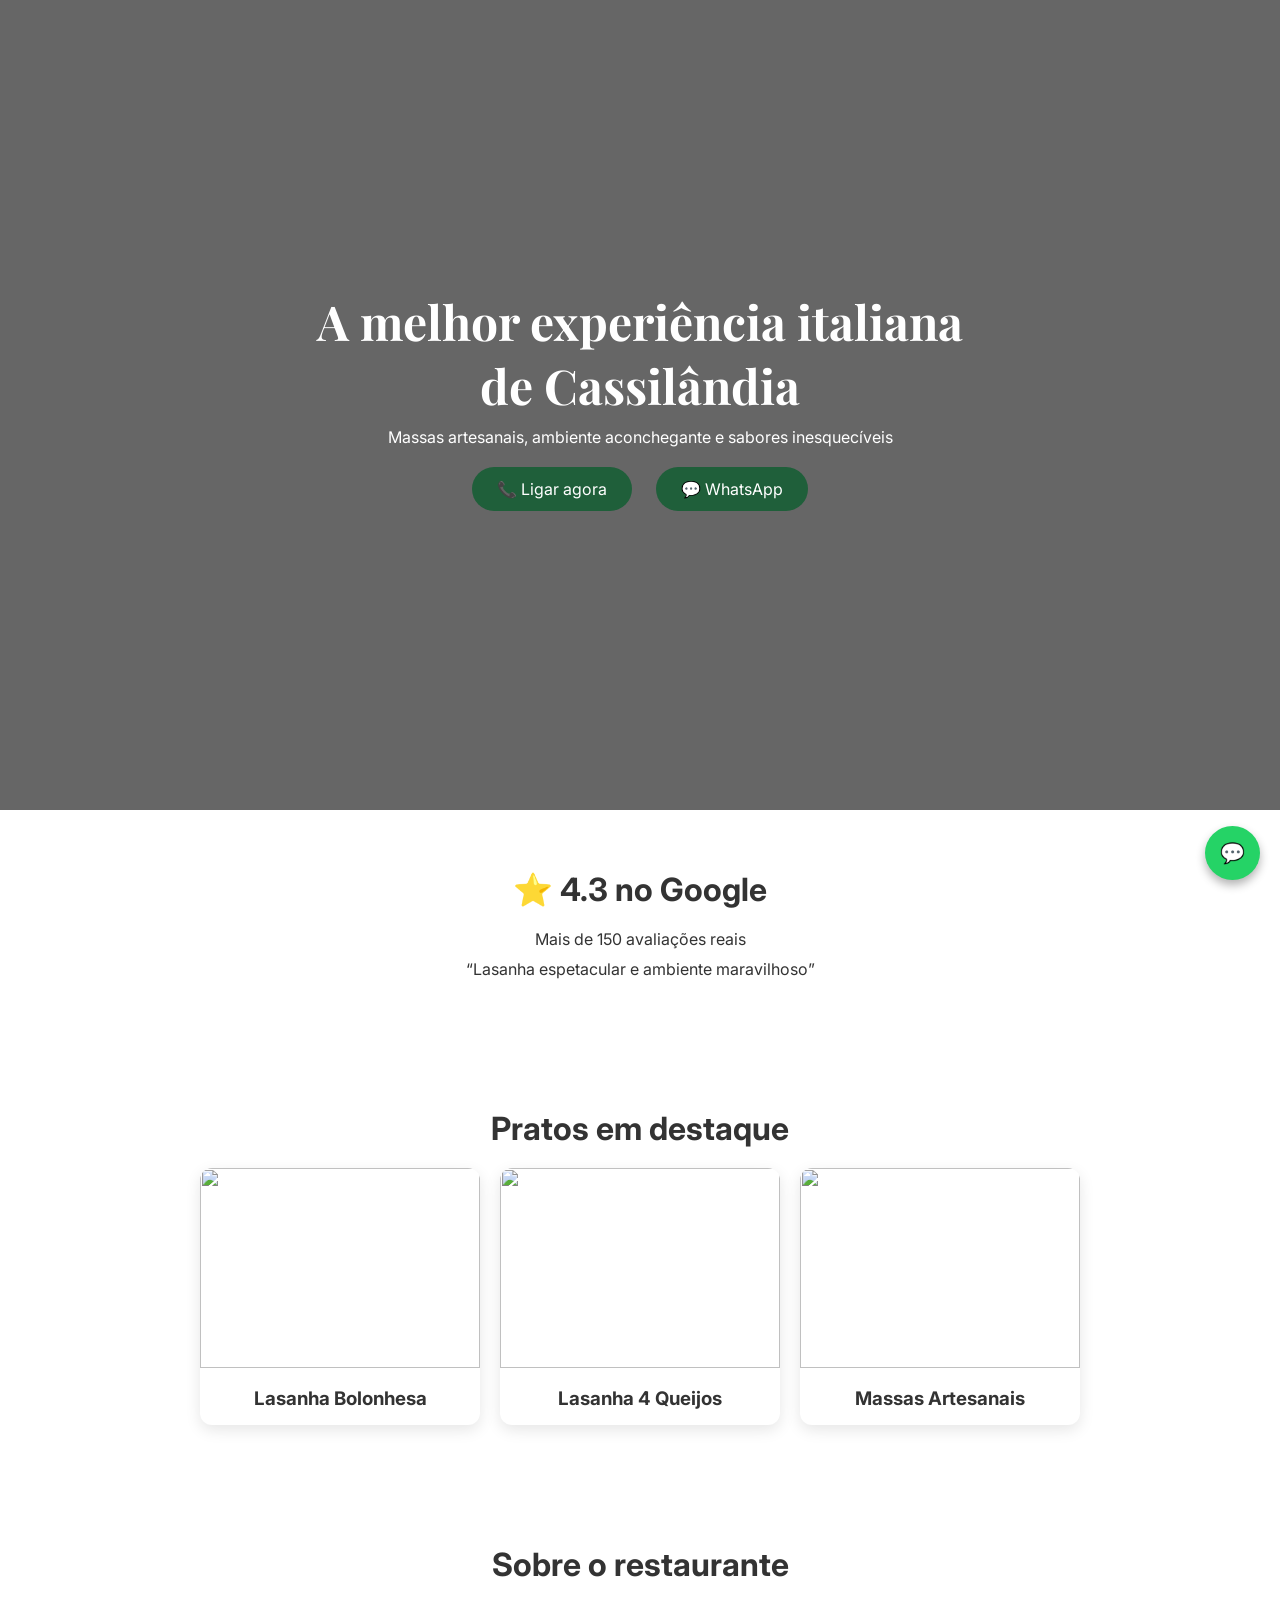
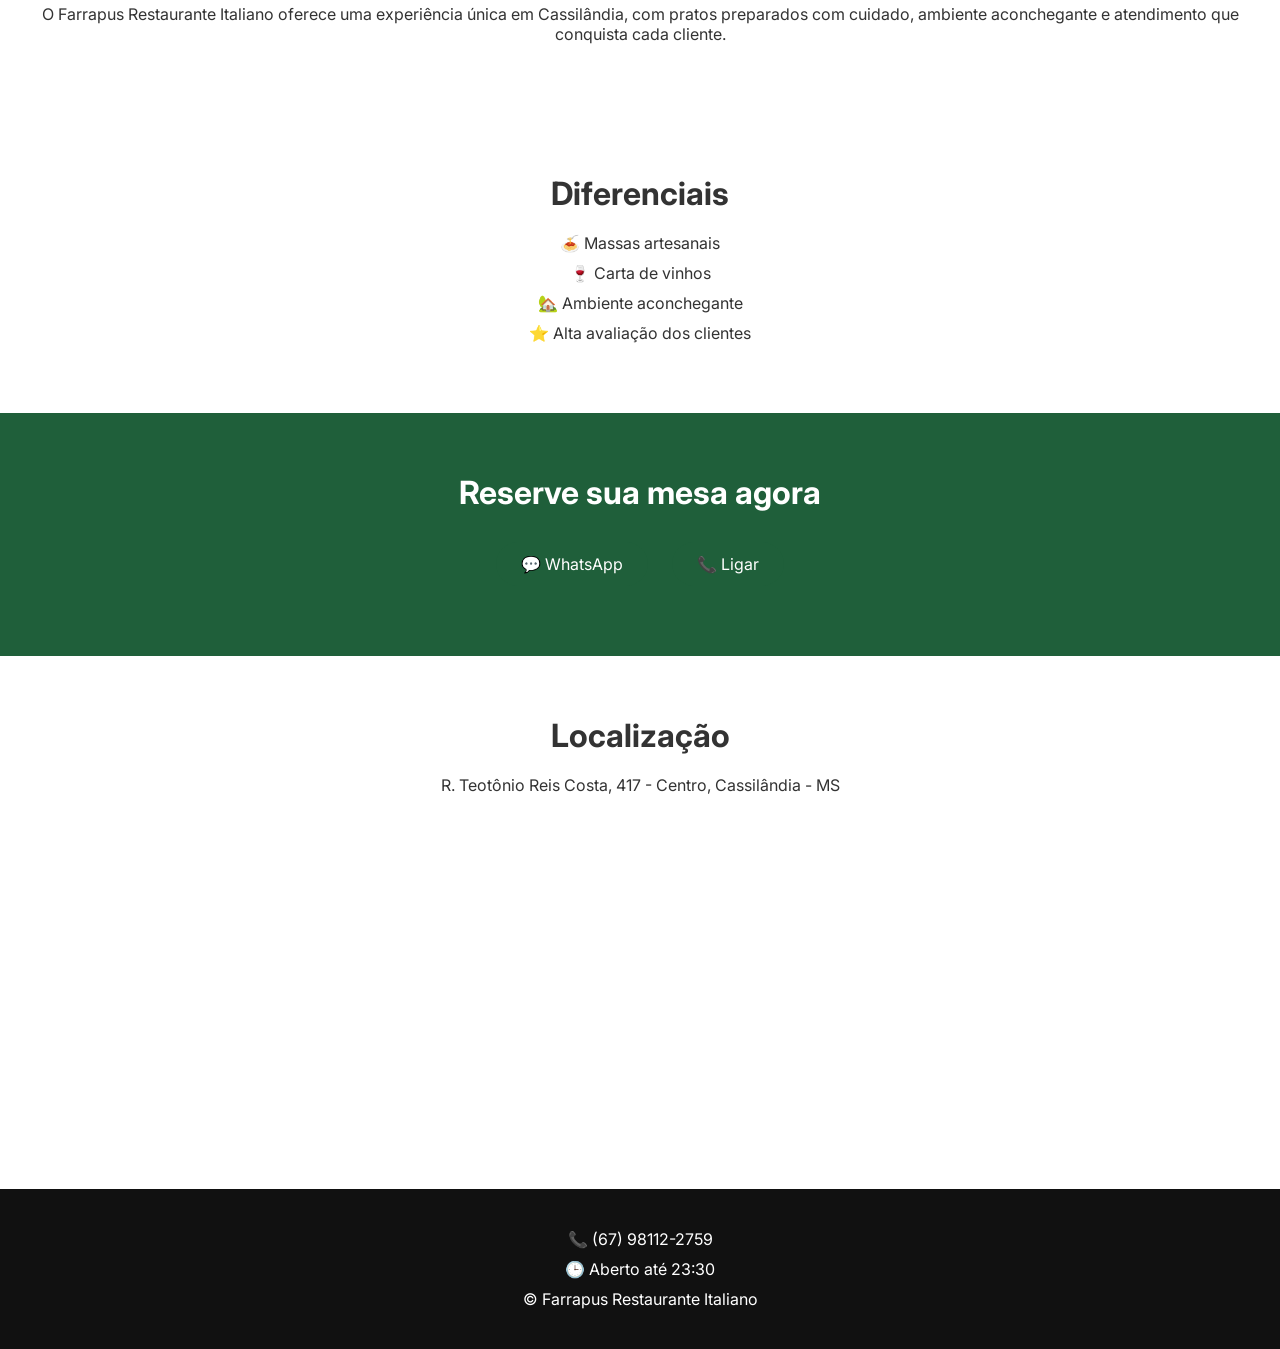
==== index.html @ 46663da6 "Add files via upload" ====
<!DOCTYPE html>
<html lang="pt-BR">
<head>
  <meta charset="UTF-8">
  <meta name="viewport" content="width=device-width, initial-scale=1.0">
  <title>Farrapus Restaurante Italiano</title>

  <link href="https://fonts.googleapis.com/css2?family=Playfair+Display:wght@600&family=Inter:wght@300;400;600&display=swap" rel="stylesheet">

  <style>
    * { margin:0; padding:0; box-sizing:border-box; }

    body {
      font-family: 'Inter', sans-serif;
      color:#333;
      background:#fff;
    }

    header {
      background: url('https://images.unsplash.com/photo-1600891964599-f61ba0e24092') center/cover no-repeat;
      height: 90vh;
      display:flex;
      align-items:center;
      justify-content:center;
      text-align:center;
      color:#fff;
      position:relative;
    }

    header::after {
      content:'';
      position:absolute;
      width:100%;
      height:100%;
      background: rgba(0,0,0,0.6);
    }

    .hero {
      position:relative;
      z-index:2;
      max-width:700px;
      padding:20px;
    }

    h1 {
      font-family:'Playfair Display', serif;
      font-size:3rem;
    }

    h2 {
      font-size:2rem;
      margin-bottom:20px;
    }

    p { margin:10px 0; }

    .btn {
      display:inline-block;
      padding:12px 25px;
      margin:10px;
      background:#1f5f3a;
      color:#fff;
      text-decoration:none;
      border-radius:30px;
      transition:0.3s;
    }

    .btn:hover { background:#144d2c; }

    section {
      padding:60px 20px;
      text-align:center;
      opacity:0;
      transform:translateY(40px);
      transition:0.6s;
    }

    .cards {
      display:flex;
      gap:20px;
      flex-wrap:wrap;
      justify-content:center;
    }

    .card {
      width:280px;
      border-radius:12px;
      overflow:hidden;
      box-shadow:0 5px 15px rgba(0,0,0,0.1);
      background:#fff;
    }

    .card img {
      width:100%;
      height:200px;
      object-fit:cover;
    }

    .card h3 {
      padding:15px;
    }

    .cta {
      background:#1f5f3a;
      color:#fff;
    }

    footer {
      background:#111;
      color:#fff;
      padding:30px;
      text-align:center;
    }

    .whatsapp {
      position:fixed;
      bottom:20px;
      right:20px;
      background:#25d366;
      color:#fff;
      padding:15px;
      border-radius:50%;
      font-size:20px;
      text-decoration:none;
      box-shadow:0 5px 10px rgba(0,0,0,0.3);
    }

    iframe {
      width:100%;
      height:300px;
      border:none;
      border-radius:10px;
      margin-top:20px;
    }
  </style>
</head>

<body>

<header>
  <div class="hero">
    <h1>A melhor experiência italiana de Cassilândia</h1>
    <p>Massas artesanais, ambiente aconchegante e sabores inesquecíveis</p>
    <a href="tel:+5567981122759" class="btn">📞 Ligar agora</a>
    <a href="https://wa.me/5567981122759?text=Quero%20reservar%20uma%20mesa" class="btn">💬 WhatsApp</a>
  </div>
</header>

<section>
  <h2>⭐ 4.3 no Google</h2>
  <p>Mais de 150 avaliações reais</p>
  <p>“Lasanha espetacular e ambiente maravilhoso”</p>
</section>

<section>
  <h2>Pratos em destaque</h2>
  <div class="cards">

    <div class="card">
      <img src="https://images.unsplash.com/photo-1604908176997-125f25cc6f3d">
      <h3>Lasanha Bolonhesa</h3>
    </div>

    <div class="card">
      <img src="https://images.unsplash.com/photo-1551183053-bf91a1d81141">
      <h3>Lasanha 4 Queijos</h3>
    </div>

    <div class="card">
      <img src="https://images.unsplash.com/photo-1525755662778-989d0524087e">
      <h3>Massas Artesanais</h3>
    </div>

  </div>
</section>

<section>
  <h2>Sobre o restaurante</h2>
  <p>O Farrapus Restaurante Italiano oferece uma experiência única em Cassilândia, com pratos preparados com cuidado, ambiente aconchegante e atendimento que conquista cada cliente.</p>
</section>

<section>
  <h2>Diferenciais</h2>
  <p>🍝 Massas artesanais</p>
  <p>🍷 Carta de vinhos</p>
  <p>🏡 Ambiente aconchegante</p>
  <p>⭐ Alta avaliação dos clientes</p>
</section>

<section class="cta">
  <h2>Reserve sua mesa agora</h2>
  <a href="https://wa.me/5567981122759?text=Quero%20reservar%20uma%20mesa" class="btn">💬 WhatsApp</a>
  <a href="tel:+5567981122759" class="btn">📞 Ligar</a>
</section>

<section>
  <h2>Localização</h2>
  <p>R. Teotônio Reis Costa, 417 - Centro, Cassilândia - MS</p>
  <iframe src="https://maps.google.com/maps?q=Cassil%C3%A2ndia%20MS&t=&z=13&ie=UTF8&iwloc=&output=embed"></iframe>
</section>

<footer>
  <p>📞 (67) 98112-2759</p>
  <p>🕒 Aberto até 23:30</p>
  <p>© Farrapus Restaurante Italiano</p>
</footer>

<a href="https://wa.me/5567981122759" class="whatsapp">💬</a>

<script>
  const sections = document.querySelectorAll('section');

  window.addEventListener('scroll', () => {
    const trigger = window.innerHeight * 0.8;

    sections.forEach(sec => {
      const top = sec.getBoundingClientRect().top;

      if (top < trigger) {
        sec.style.opacity = 1;
        sec.style.transform = 'translateY(0)';
      }
    });
  });
</script>

</body>
</html>
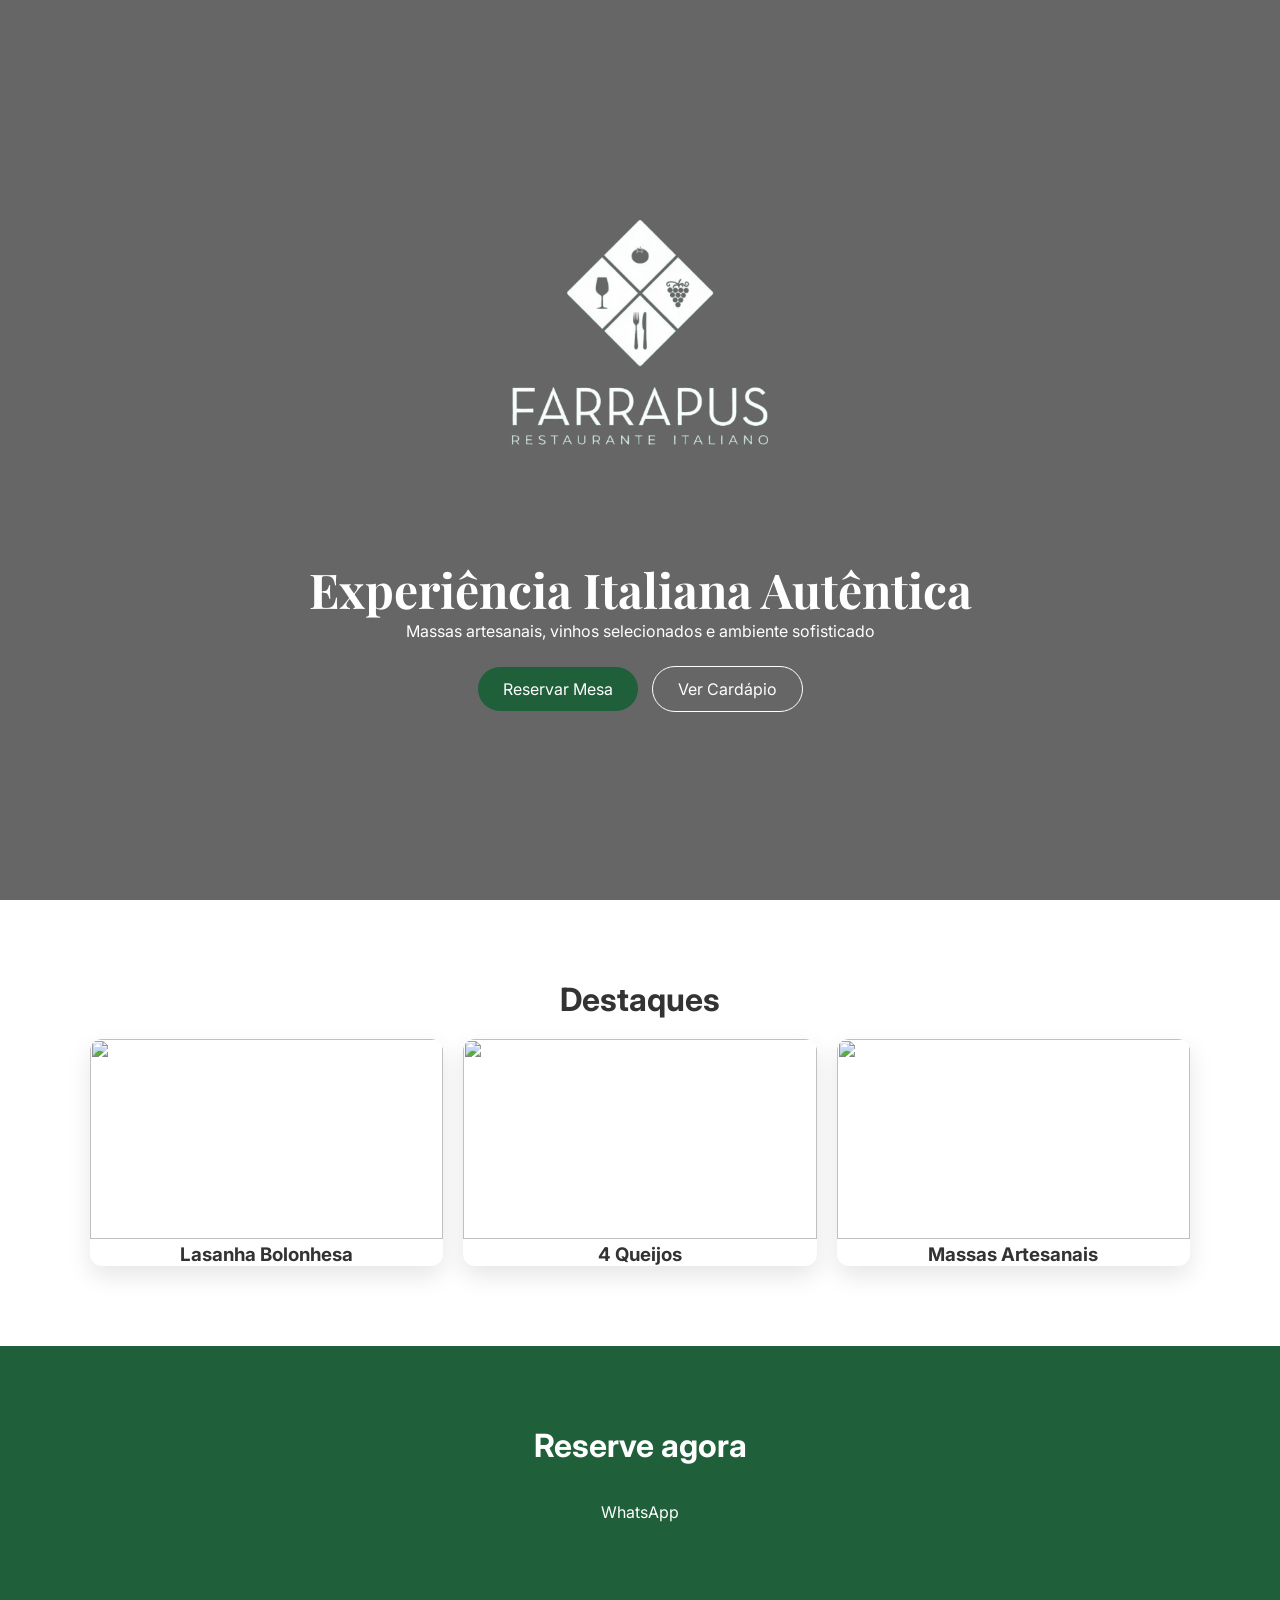
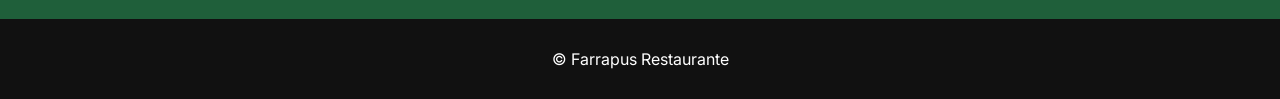
==== commit 253b4e24: "Add files via upload" ====
--- a/index.html
+++ b/index.html
@@ -3,159 +3,35 @@
 <head>
   <meta charset="UTF-8">
   <meta name="viewport" content="width=device-width, initial-scale=1.0">
-  <title>Farrapus Restaurante Italiano</title>
+  <title>Farrapus Restaurante</title>
+
+  <link rel="stylesheet" href="style.css">
 
   <link href="https://fonts.googleapis.com/css2?family=Playfair+Display:wght@600&family=Inter:wght@300;400;600&display=swap" rel="stylesheet">
-
-  <style>
-    * { margin:0; padding:0; box-sizing:border-box; }
-
-    body {
-      font-family: 'Inter', sans-serif;
-      color:#333;
-      background:#fff;
-    }
-
-    header {
-      background: url('https://images.unsplash.com/photo-1600891964599-f61ba0e24092') center/cover no-repeat;
-      height: 90vh;
-      display:flex;
-      align-items:center;
-      justify-content:center;
-      text-align:center;
-      color:#fff;
-      position:relative;
-    }
-
-    header::after {
-      content:'';
-      position:absolute;
-      width:100%;
-      height:100%;
-      background: rgba(0,0,0,0.6);
-    }
-
-    .hero {
-      position:relative;
-      z-index:2;
-      max-width:700px;
-      padding:20px;
-    }
-
-    h1 {
-      font-family:'Playfair Display', serif;
-      font-size:3rem;
-    }
-
-    h2 {
-      font-size:2rem;
-      margin-bottom:20px;
-    }
-
-    p { margin:10px 0; }
-
-    .btn {
-      display:inline-block;
-      padding:12px 25px;
-      margin:10px;
-      background:#1f5f3a;
-      color:#fff;
-      text-decoration:none;
-      border-radius:30px;
-      transition:0.3s;
-    }
-
-    .btn:hover { background:#144d2c; }
-
-    section {
-      padding:60px 20px;
-      text-align:center;
-      opacity:0;
-      transform:translateY(40px);
-      transition:0.6s;
-    }
-
-    .cards {
-      display:flex;
-      gap:20px;
-      flex-wrap:wrap;
-      justify-content:center;
-    }
-
-    .card {
-      width:280px;
-      border-radius:12px;
-      overflow:hidden;
-      box-shadow:0 5px 15px rgba(0,0,0,0.1);
-      background:#fff;
-    }
-
-    .card img {
-      width:100%;
-      height:200px;
-      object-fit:cover;
-    }
-
-    .card h3 {
-      padding:15px;
-    }
-
-    .cta {
-      background:#1f5f3a;
-      color:#fff;
-    }
-
-    footer {
-      background:#111;
-      color:#fff;
-      padding:30px;
-      text-align:center;
-    }
-
-    .whatsapp {
-      position:fixed;
-      bottom:20px;
-      right:20px;
-      background:#25d366;
-      color:#fff;
-      padding:15px;
-      border-radius:50%;
-      font-size:20px;
-      text-decoration:none;
-      box-shadow:0 5px 10px rgba(0,0,0,0.3);
-    }
-
-    iframe {
-      width:100%;
-      height:300px;
-      border:none;
-      border-radius:10px;
-      margin-top:20px;
-    }
-  </style>
 </head>
 
 <body>
 
-<header>
-  <div class="hero">
-    <h1>A melhor experiência italiana de Cassilândia</h1>
-    <p>Massas artesanais, ambiente aconchegante e sabores inesquecíveis</p>
-    <a href="tel:+5567981122759" class="btn">📞 Ligar agora</a>
-    <a href="https://wa.me/5567981122759?text=Quero%20reservar%20uma%20mesa" class="btn">💬 WhatsApp</a>
+<header id="hero">
+  <div class="overlay"></div>
+
+  <div class="hero-content">
+    <img src="assets/logo-sem-fundo.png" class="logo">
+
+    <h1>Experiência Italiana Autêntica</h1>
+    <p>Massas artesanais, vinhos selecionados e ambiente sofisticado</p>
+
+    <div class="buttons">
+      <a href="#" class="btn">Reservar Mesa</a>
+      <a href="#" class="btn secondary">Ver Cardápio</a>
+    </div>
   </div>
 </header>
 
-<section>
-  <h2>⭐ 4.3 no Google</h2>
-  <p>Mais de 150 avaliações reais</p>
-  <p>“Lasanha espetacular e ambiente maravilhoso”</p>
-</section>
+<section class="reveal">
+  <h2>Destaques</h2>
 
-<section>
-  <h2>Pratos em destaque</h2>
   <div class="cards">
-
     <div class="card">
       <img src="https://images.unsplash.com/photo-1604908176997-125f25cc6f3d">
       <h3>Lasanha Bolonhesa</h3>
@@ -163,66 +39,26 @@
 
     <div class="card">
       <img src="https://images.unsplash.com/photo-1551183053-bf91a1d81141">
-      <h3>Lasanha 4 Queijos</h3>
+      <h3>4 Queijos</h3>
     </div>
 
     <div class="card">
       <img src="https://images.unsplash.com/photo-1525755662778-989d0524087e">
       <h3>Massas Artesanais</h3>
     </div>
-
   </div>
 </section>
 
-<section>
-  <h2>Sobre o restaurante</h2>
-  <p>O Farrapus Restaurante Italiano oferece uma experiência única em Cassilândia, com pratos preparados com cuidado, ambiente aconchegante e atendimento que conquista cada cliente.</p>
-</section>
-
-<section>
-  <h2>Diferenciais</h2>
-  <p>🍝 Massas artesanais</p>
-  <p>🍷 Carta de vinhos</p>
-  <p>🏡 Ambiente aconchegante</p>
-  <p>⭐ Alta avaliação dos clientes</p>
-</section>
-
-<section class="cta">
-  <h2>Reserve sua mesa agora</h2>
-  <a href="https://wa.me/5567981122759?text=Quero%20reservar%20uma%20mesa" class="btn">💬 WhatsApp</a>
-  <a href="tel:+5567981122759" class="btn">📞 Ligar</a>
-</section>
-
-<section>
-  <h2>Localização</h2>
-  <p>R. Teotônio Reis Costa, 417 - Centro, Cassilândia - MS</p>
-  <iframe src="https://maps.google.com/maps?q=Cassil%C3%A2ndia%20MS&t=&z=13&ie=UTF8&iwloc=&output=embed"></iframe>
+<section class="cta reveal">
+  <h2>Reserve agora</h2>
+  <a href="#" class="btn">WhatsApp</a>
 </section>
 
 <footer>
-  <p>📞 (67) 98112-2759</p>
-  <p>🕒 Aberto até 23:30</p>
-  <p>© Farrapus Restaurante Italiano</p>
+  <p>© Farrapus Restaurante</p>
 </footer>
 
-<a href="https://wa.me/5567981122759" class="whatsapp">💬</a>
-
-<script>
-  const sections = document.querySelectorAll('section');
-
-  window.addEventListener('scroll', () => {
-    const trigger = window.innerHeight * 0.8;
-
-    sections.forEach(sec => {
-      const top = sec.getBoundingClientRect().top;
-
-      if (top < trigger) {
-        sec.style.opacity = 1;
-        sec.style.transform = 'translateY(0)';
-      }
-    });
-  });
-</script>
+<script src="script.js"></script>
 
 </body>
 </html>
--- a/style.css
+++ b/style.css
@@ -0,0 +1,160 @@
+* {
+  margin:0;
+  padding:0;
+  box-sizing:border-box;
+}
+
+body {
+  font-family:'Inter', sans-serif;
+  color:#333;
+  overflow-x:hidden;
+}
+
+/* HERO COM PARALLAX */
+#hero {
+  height:100vh;
+  background:
+    url('logo.png') center/40% no-repeat,
+    url('https://images.unsplash.com/photo-1600891964599-f61ba0e24092') center/cover no-repeat;
+  display:flex;
+  align-items:center;
+  justify-content:center;
+  text-align:center;
+  position:relative;
+}
+
+.overlay {
+  position:absolute;
+  inset:0;
+  background:rgba(0,0,0,0.6);
+}
+
+/* CONTEÚDO */
+.hero-content {
+  position:relative;
+  z-index:2;
+  max-width:700px;
+  color:#fff;
+}
+
+/* LOGO ANIMADA */
+.logo {
+  width:350px;
+  margin-bottom:20px;
+  opacity:0;
+  transform:translateY(-30px) scale(0.9);
+  transition:1s ease;
+}
+
+/* ATIVA ANIMAÇÃO */
+.logo.active {
+  opacity:1;
+  transform:translateY(0) scale(1);
+}
+
+/* TIPOGRAFIA */
+h1 {
+  font-family:'Playfair Display', serif;
+  font-size:clamp(2rem,4vw,3rem);
+}
+
+h2 {
+  font-size:2rem;
+  margin-bottom:20px;
+}
+
+/* BOTÕES */
+.buttons {
+  margin-top:20px;
+}
+
+.btn {
+  padding:12px 25px;
+  border-radius:30px;
+  text-decoration:none;
+  background:#1f5f3a;
+  color:#fff;
+  margin:5px;
+  display:inline-block;
+  transition:0.3s;
+}
+
+.btn.secondary {
+  background:transparent;
+  border:1px solid #fff;
+}
+
+.btn:hover {
+  transform:scale(1.05);
+}
+
+/* SEÇÕES */
+section {
+  padding:80px 20px;
+  text-align:center;
+}
+
+/* CARDS */
+.cards {
+  display:grid;
+  grid-template-columns:repeat(auto-fit,minmax(250px,1fr));
+  gap:20px;
+  max-width:1100px;
+  margin:auto;
+}
+
+.card {
+  overflow:hidden;
+  border-radius:12px;
+  box-shadow:0 10px 25px rgba(0,0,0,0.1);
+  transition:0.4s;
+}
+
+.card img {
+  width:100%;
+  height:200px;
+  object-fit:cover;
+}
+
+.card:hover {
+  transform:translateY(-10px);
+}
+
+/* CTA */
+.cta {
+  background:#1f5f3a;
+  color:#fff;
+}
+
+/* FOOTER */
+footer {
+  background:#111;
+  color:#fff;
+  padding:30px;
+  text-align:center;
+}
+
+/* ANIMAÇÃO DE SCROLL */
+.reveal {
+  opacity:0;
+  transform:translateY(50px);
+  transition:0.8s ease;
+}
+
+.reveal.active {
+  opacity:1;
+  transform:translateY(0);
+}
+
+/* MOBILE */
+@media (max-width:768px) {
+  #hero {
+    background:
+      url('logo.png') center/70% no-repeat,
+      url('https://images.unsplash.com/photo-1600891964599-f61ba0e24092') center/cover no-repeat;
+  }
+
+  .logo {
+    width:100px;
+  }
+}
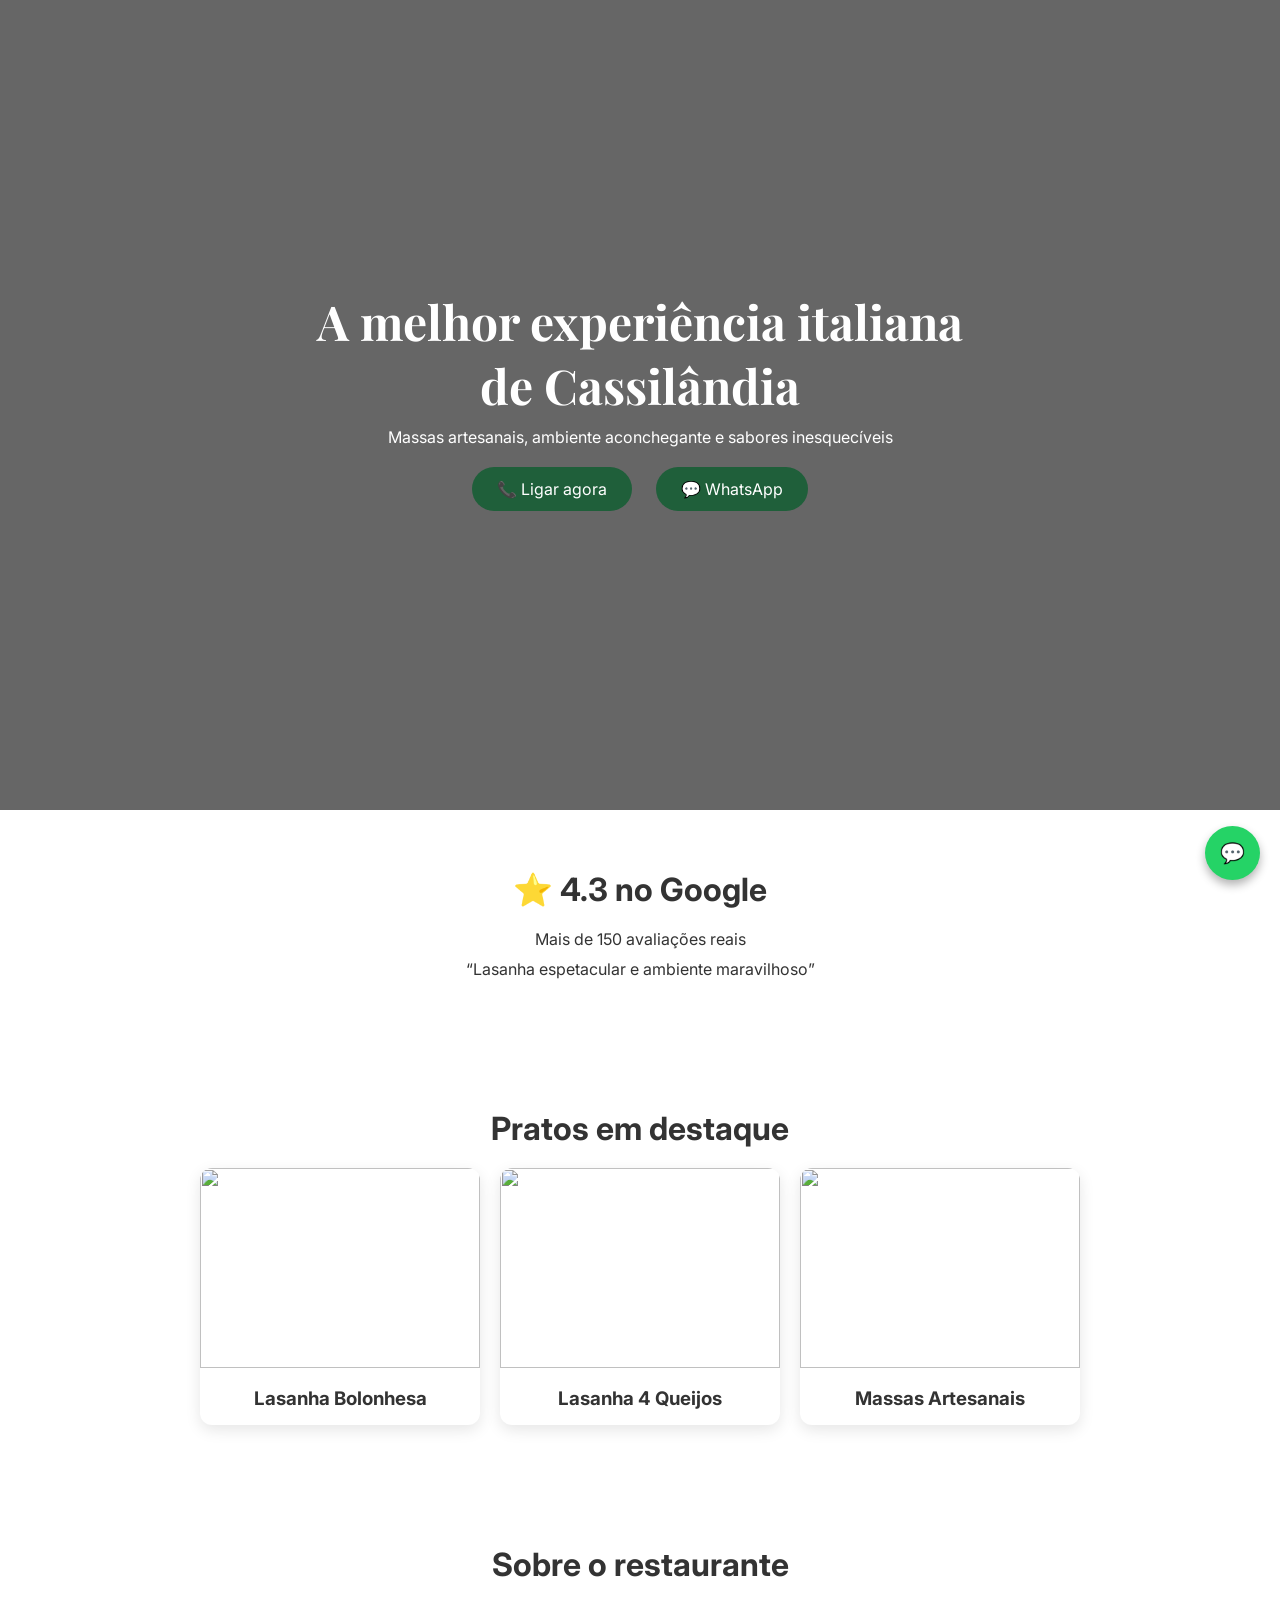
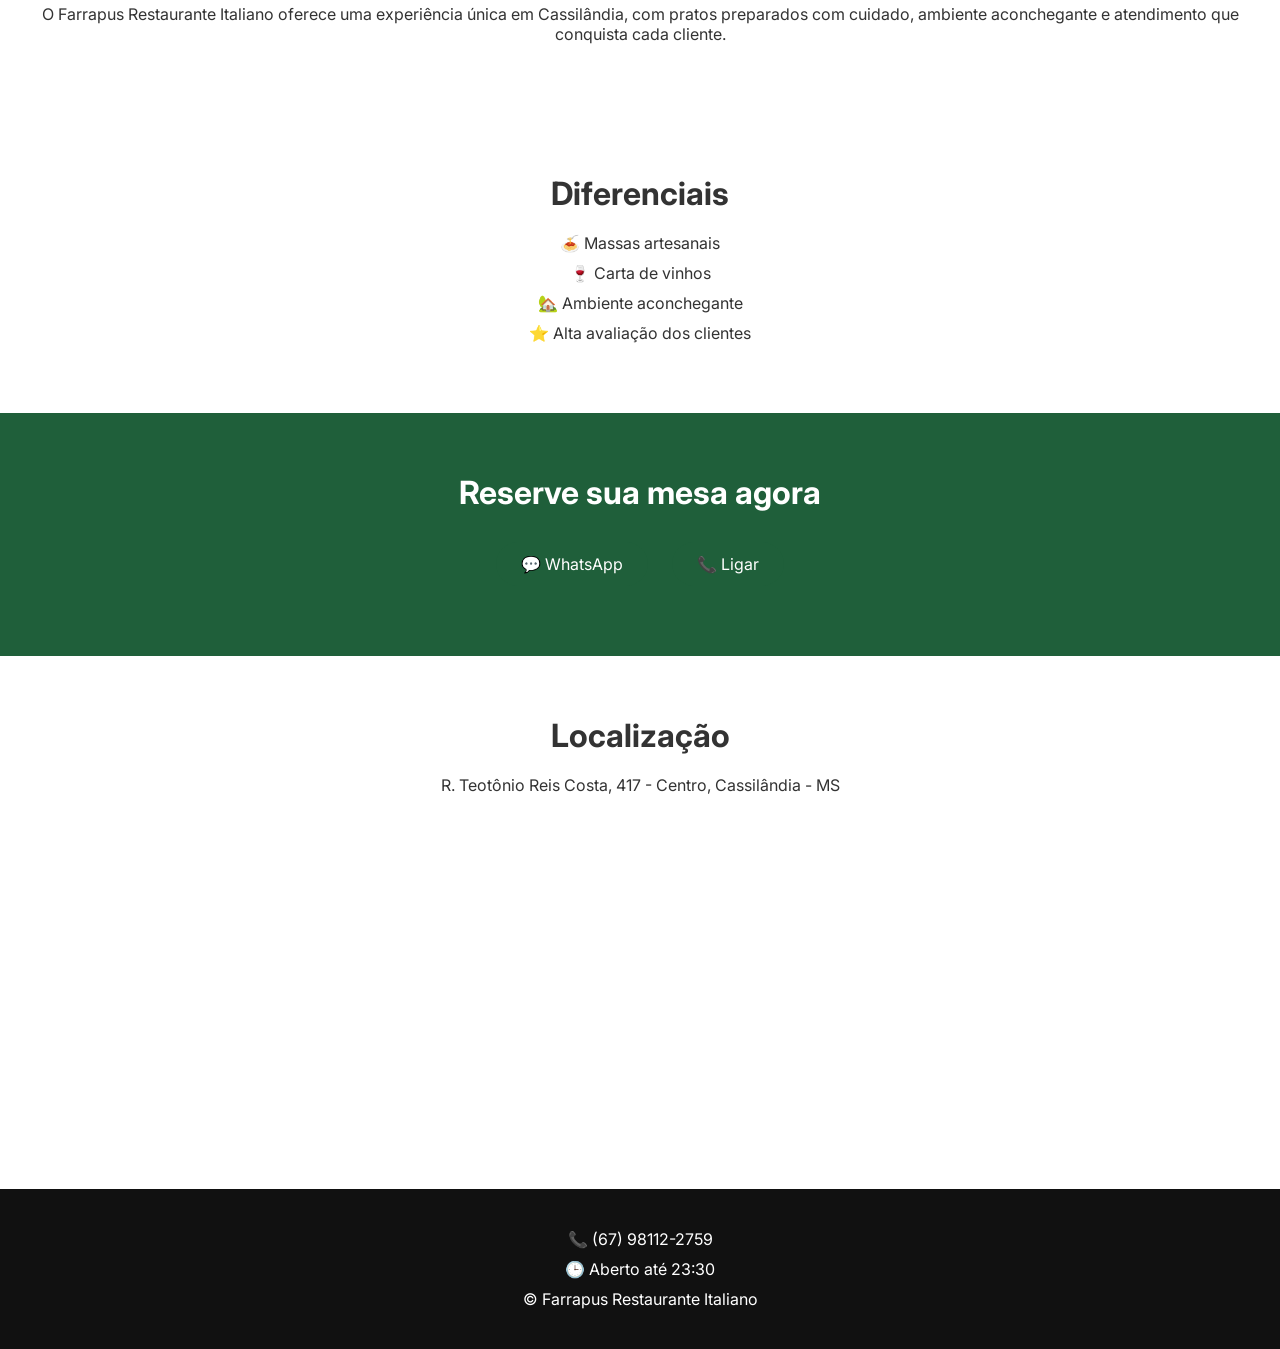
==== commit cb2311b0: "Update index.html" ====
--- a/index.html
+++ b/index.html
@@ -3,35 +3,159 @@
 <head>
   <meta charset="UTF-8">
   <meta name="viewport" content="width=device-width, initial-scale=1.0">
-  <title>Farrapus Restaurante</title>
-
-  <link rel="stylesheet" href="style.css">
+  <title>Farrapus Restaurante Italiano</title>
 
   <link href="https://fonts.googleapis.com/css2?family=Playfair+Display:wght@600&family=Inter:wght@300;400;600&display=swap" rel="stylesheet">
+
+  <style>
+    * { margin:0; padding:0; box-sizing:border-box; }
+
+    body {
+      font-family: 'Inter', sans-serif;
+      color:#333;
+      background:#fff;
+    }
+
+    header {
+      background: url('https://images.unsplash.com/photo-1600891964599-f61ba0e24092') center/cover no-repeat;
+      height: 90vh;
+      display:flex;
+      align-items:center;
+      justify-content:center;
+      text-align:center;
+      color:#fff;
+      position:relative;
+    }
+
+    header::after {
+      content:'';
+      position:absolute;
+      width:100%;
+      height:100%;
+      background: rgba(0,0,0,0.6);
+    }
+
+    .hero {
+      position:relative;
+      z-index:2;
+      max-width:700px;
+      padding:20px;
+    }
+
+    h1 {
+      font-family:'Playfair Display', serif;
+      font-size:3rem;
+    }
+
+    h2 {
+      font-size:2rem;
+      margin-bottom:20px;
+    }
+
+    p { margin:10px 0; }
+
+    .btn {
+      display:inline-block;
+      padding:12px 25px;
+      margin:10px;
+      background:#1f5f3a;
+      color:#fff;
+      text-decoration:none;
+      border-radius:30px;
+      transition:0.3s;
+    }
+
+    .btn:hover { background:#144d2c; }
+
+    section {
+      padding:60px 20px;
+      text-align:center;
+      opacity:0;
+      transform:translateY(40px);
+      transition:0.6s;
+    }
+
+    .cards {
+      display:flex;
+      gap:20px;
+      flex-wrap:wrap;
+      justify-content:center;
+    }
+
+    .card {
+      width:280px;
+      border-radius:12px;
+      overflow:hidden;
+      box-shadow:0 5px 15px rgba(0,0,0,0.1);
+      background:#fff;
+    }
+
+    .card img {
+      width:100%;
+      height:200px;
+      object-fit:cover;
+    }
+
+    .card h3 {
+      padding:15px;
+    }
+
+    .cta {
+      background:#1f5f3a;
+      color:#fff;
+    }
+
+    footer {
+      background:#111;
+      color:#fff;
+      padding:30px;
+      text-align:center;
+    }
+
+    .whatsapp {
+      position:fixed;
+      bottom:20px;
+      right:20px;
+      background:#25d366;
+      color:#fff;
+      padding:15px;
+      border-radius:50%;
+      font-size:20px;
+      text-decoration:none;
+      box-shadow:0 5px 10px rgba(0,0,0,0.3);
+    }
+
+    iframe {
+      width:100%;
+      height:300px;
+      border:none;
+      border-radius:10px;
+      margin-top:20px;
+    }
+  </style>
 </head>
 
 <body>
 
-<header id="hero">
-  <div class="overlay"></div>
-
-  <div class="hero-content">
-    <img src="assets/logo-sem-fundo.png" class="logo">
-
-    <h1>Experiência Italiana Autêntica</h1>
-    <p>Massas artesanais, vinhos selecionados e ambiente sofisticado</p>
-
-    <div class="buttons">
-      <a href="#" class="btn">Reservar Mesa</a>
-      <a href="#" class="btn secondary">Ver Cardápio</a>
-    </div>
+<header>
+  <div class="hero">
+    <h1>A melhor experiência italiana de Cassilândia</h1>
+    <p>Massas artesanais, ambiente aconchegante e sabores inesquecíveis</p>
+    <a href="tel:+5567981122759" class="btn">📞 Ligar agora</a>
+    <a href="https://api.whatsapp.com/send/?phone=5567981122759&text=Ola!+eu+gostaria+de+reservar+uma+mesa.&type=phone_number&app_absent=0" class="btn">💬 WhatsApp</a>
   </div>
 </header>
 
-<section class="reveal">
-  <h2>Destaques</h2>
-
+<section>
+  <h2>⭐ 4.3 no Google</h2>
+  <p>Mais de 150 avaliações reais</p>
+  <p>“Lasanha espetacular e ambiente maravilhoso”</p>
+</section>
+
+<section>
+  <h2>Pratos em destaque</h2>
   <div class="cards">
+
     <div class="card">
       <img src="https://images.unsplash.com/photo-1604908176997-125f25cc6f3d">
       <h3>Lasanha Bolonhesa</h3>
@@ -39,26 +163,66 @@
 
     <div class="card">
       <img src="https://images.unsplash.com/photo-1551183053-bf91a1d81141">
-      <h3>4 Queijos</h3>
+      <h3>Lasanha 4 Queijos</h3>
     </div>
 
     <div class="card">
       <img src="https://images.unsplash.com/photo-1525755662778-989d0524087e">
       <h3>Massas Artesanais</h3>
     </div>
+
   </div>
 </section>
 
-<section class="cta reveal">
-  <h2>Reserve agora</h2>
-  <a href="#" class="btn">WhatsApp</a>
+<section>
+  <h2>Sobre o restaurante</h2>
+  <p>O Farrapus Restaurante Italiano oferece uma experiência única em Cassilândia, com pratos preparados com cuidado, ambiente aconchegante e atendimento que conquista cada cliente.</p>
+</section>
+
+<section>
+  <h2>Diferenciais</h2>
+  <p>🍝 Massas artesanais</p>
+  <p>🍷 Carta de vinhos</p>
+  <p>🏡 Ambiente aconchegante</p>
+  <p>⭐ Alta avaliação dos clientes</p>
+</section>
+
+<section class="cta">
+  <h2>Reserve sua mesa agora</h2>
+  <a href="https://api.whatsapp.com/send/?phone=5567981122759&text=Ola!+eu+gostaria+de+reservar+uma+mesa.&type=phone_number&app_absent=0" class="btn">💬 WhatsApp</a>
+  <a href="tel:+5567981122759" class="btn">📞 Ligar</a>
+</section>
+
+<section>
+  <h2>Localização</h2>
+  <p>R. Teotônio Reis Costa, 417 - Centro, Cassilândia - MS</p>
+  <iframe src="https://maps.google.com/maps?q=Cassil%C3%A2ndia%20MS&t=&z=13&ie=UTF8&iwloc=&output=embed"></iframe>
 </section>
 
 <footer>
-  <p>© Farrapus Restaurante</p>
+  <p>📞 (67) 98112-2759</p>
+  <p>🕒 Aberto até 23:30</p>
+  <p>© Farrapus Restaurante Italiano</p>
 </footer>
 
-<script src="script.js"></script>
+<a href="https://wa.me/5567981122759" class="whatsapp">💬</a>
+
+<script>
+  const sections = document.querySelectorAll('section');
+
+  window.addEventListener('scroll', () => {
+    const trigger = window.innerHeight * 0.8;
+
+    sections.forEach(sec => {
+      const top = sec.getBoundingClientRect().top;
+
+      if (top < trigger) {
+        sec.style.opacity = 1;
+        sec.style.transform = 'translateY(0)';
+      }
+    });
+  });
+</script>
 
 </body>
-</html>+</html>
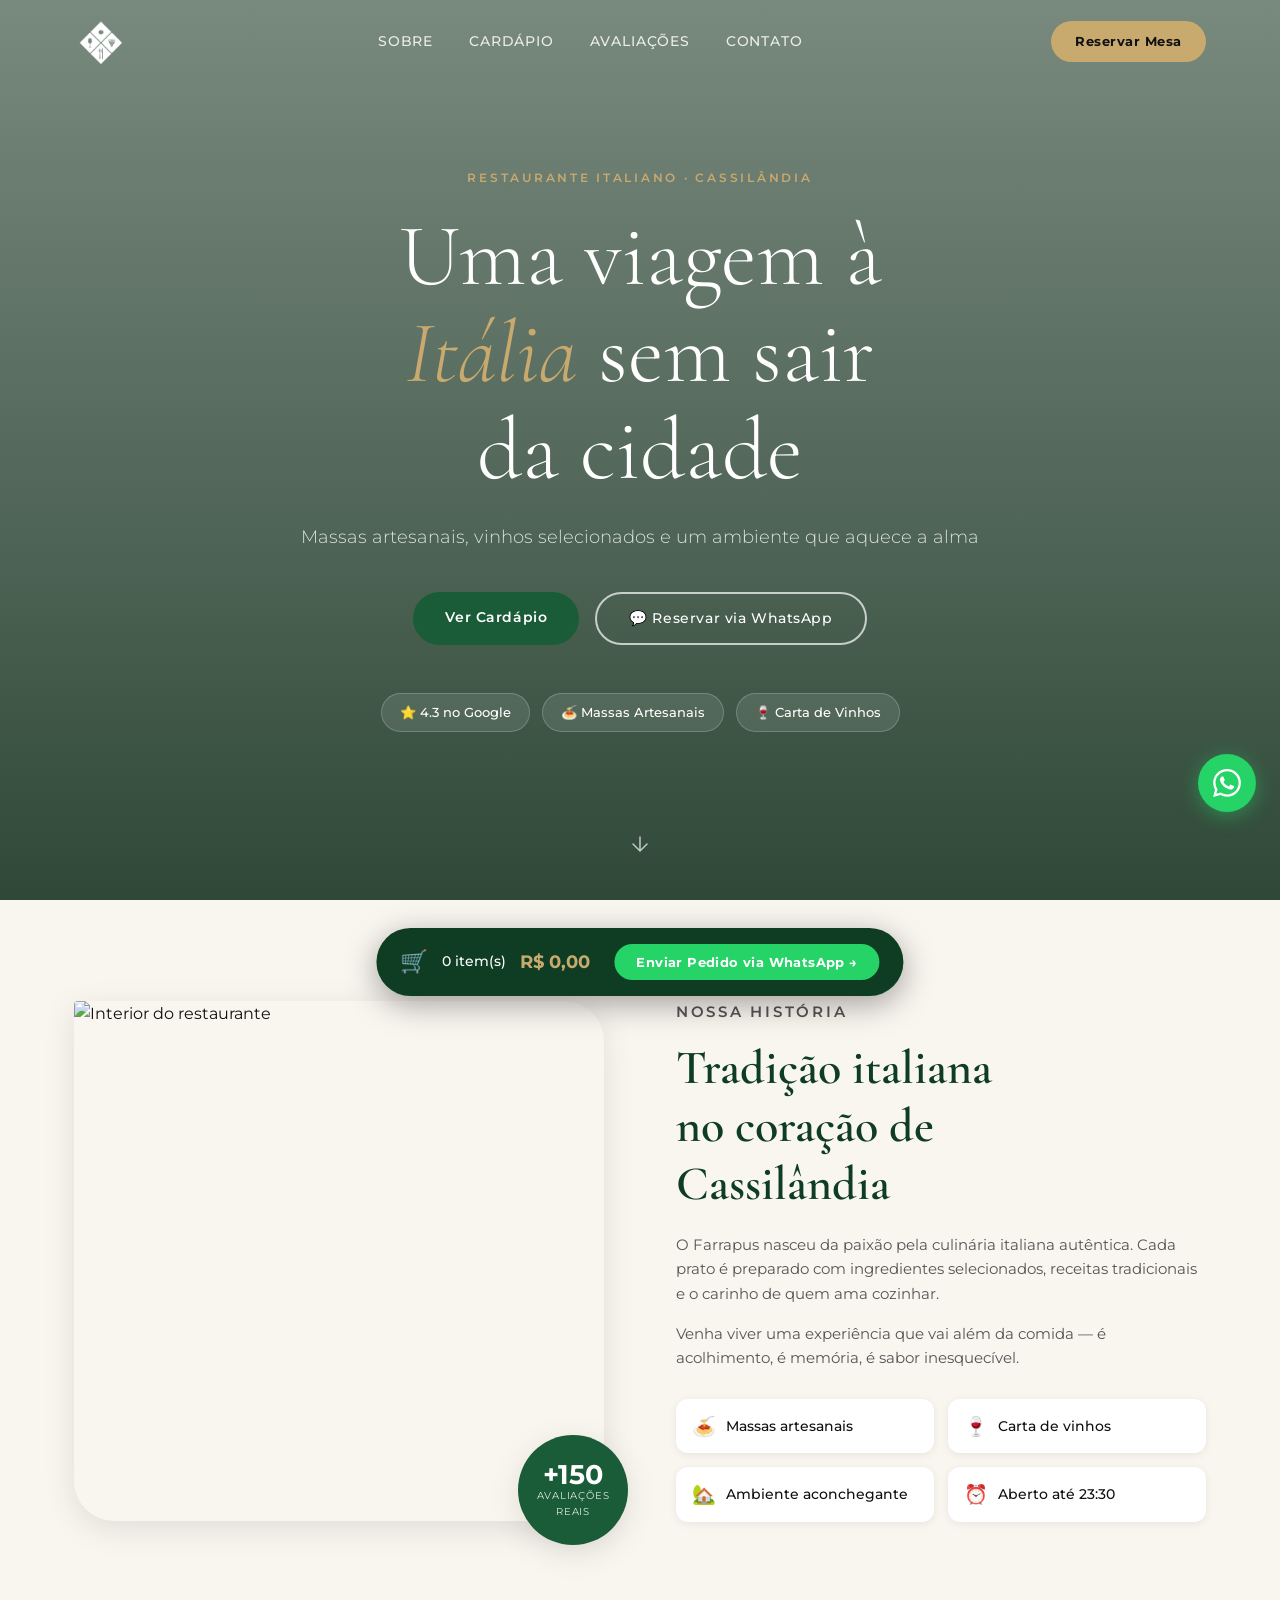
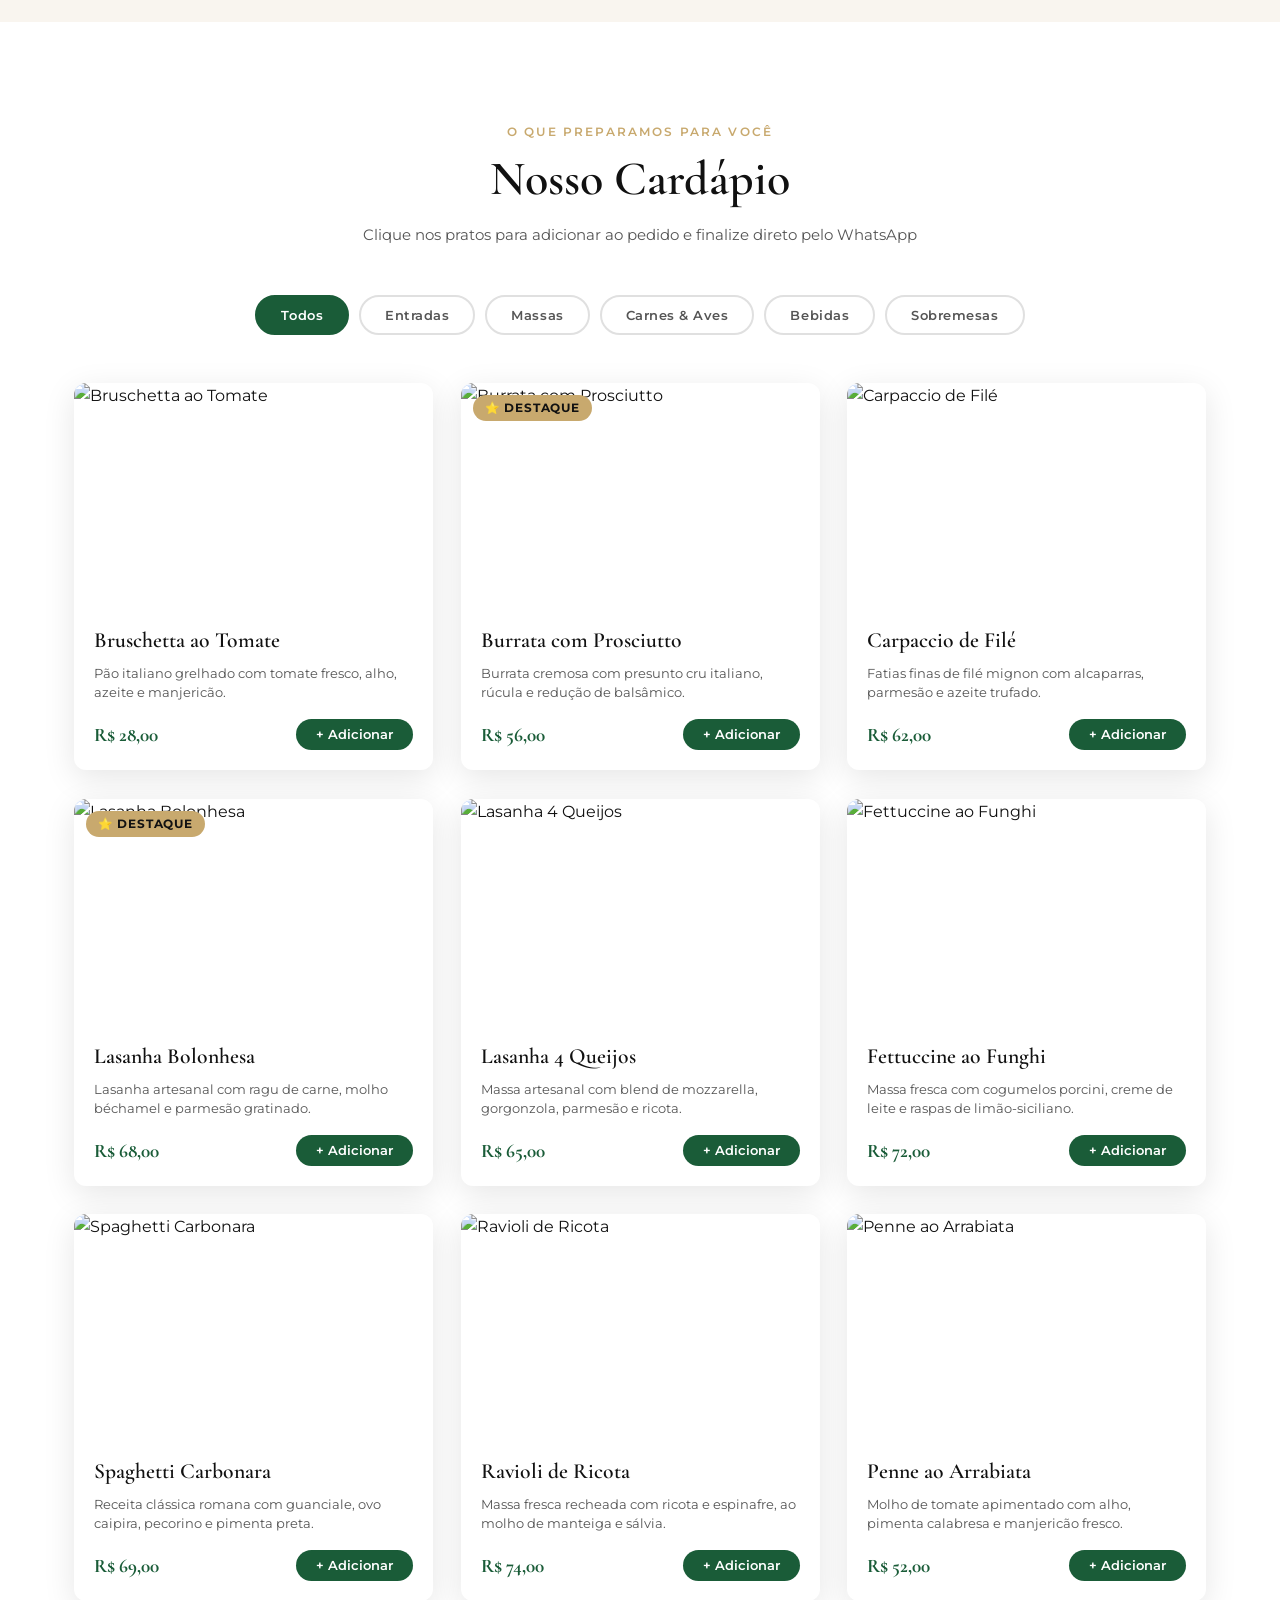
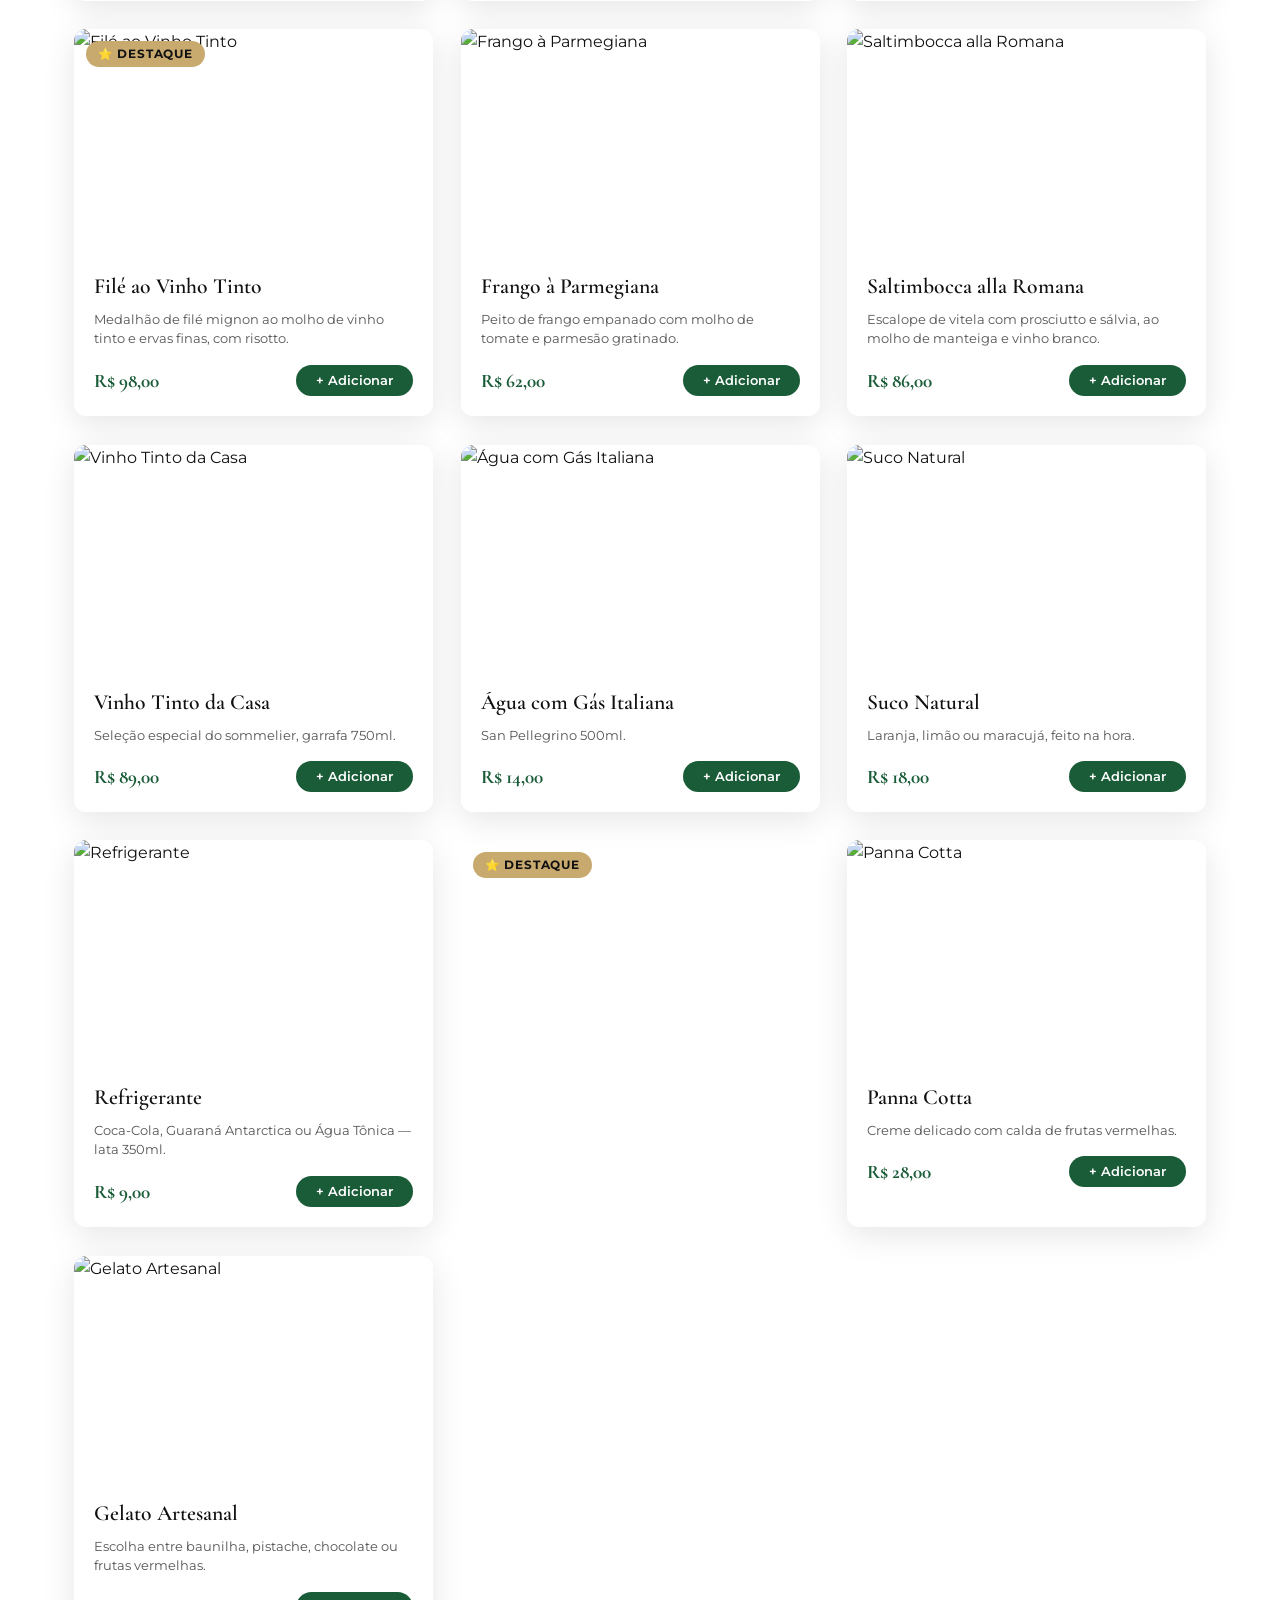
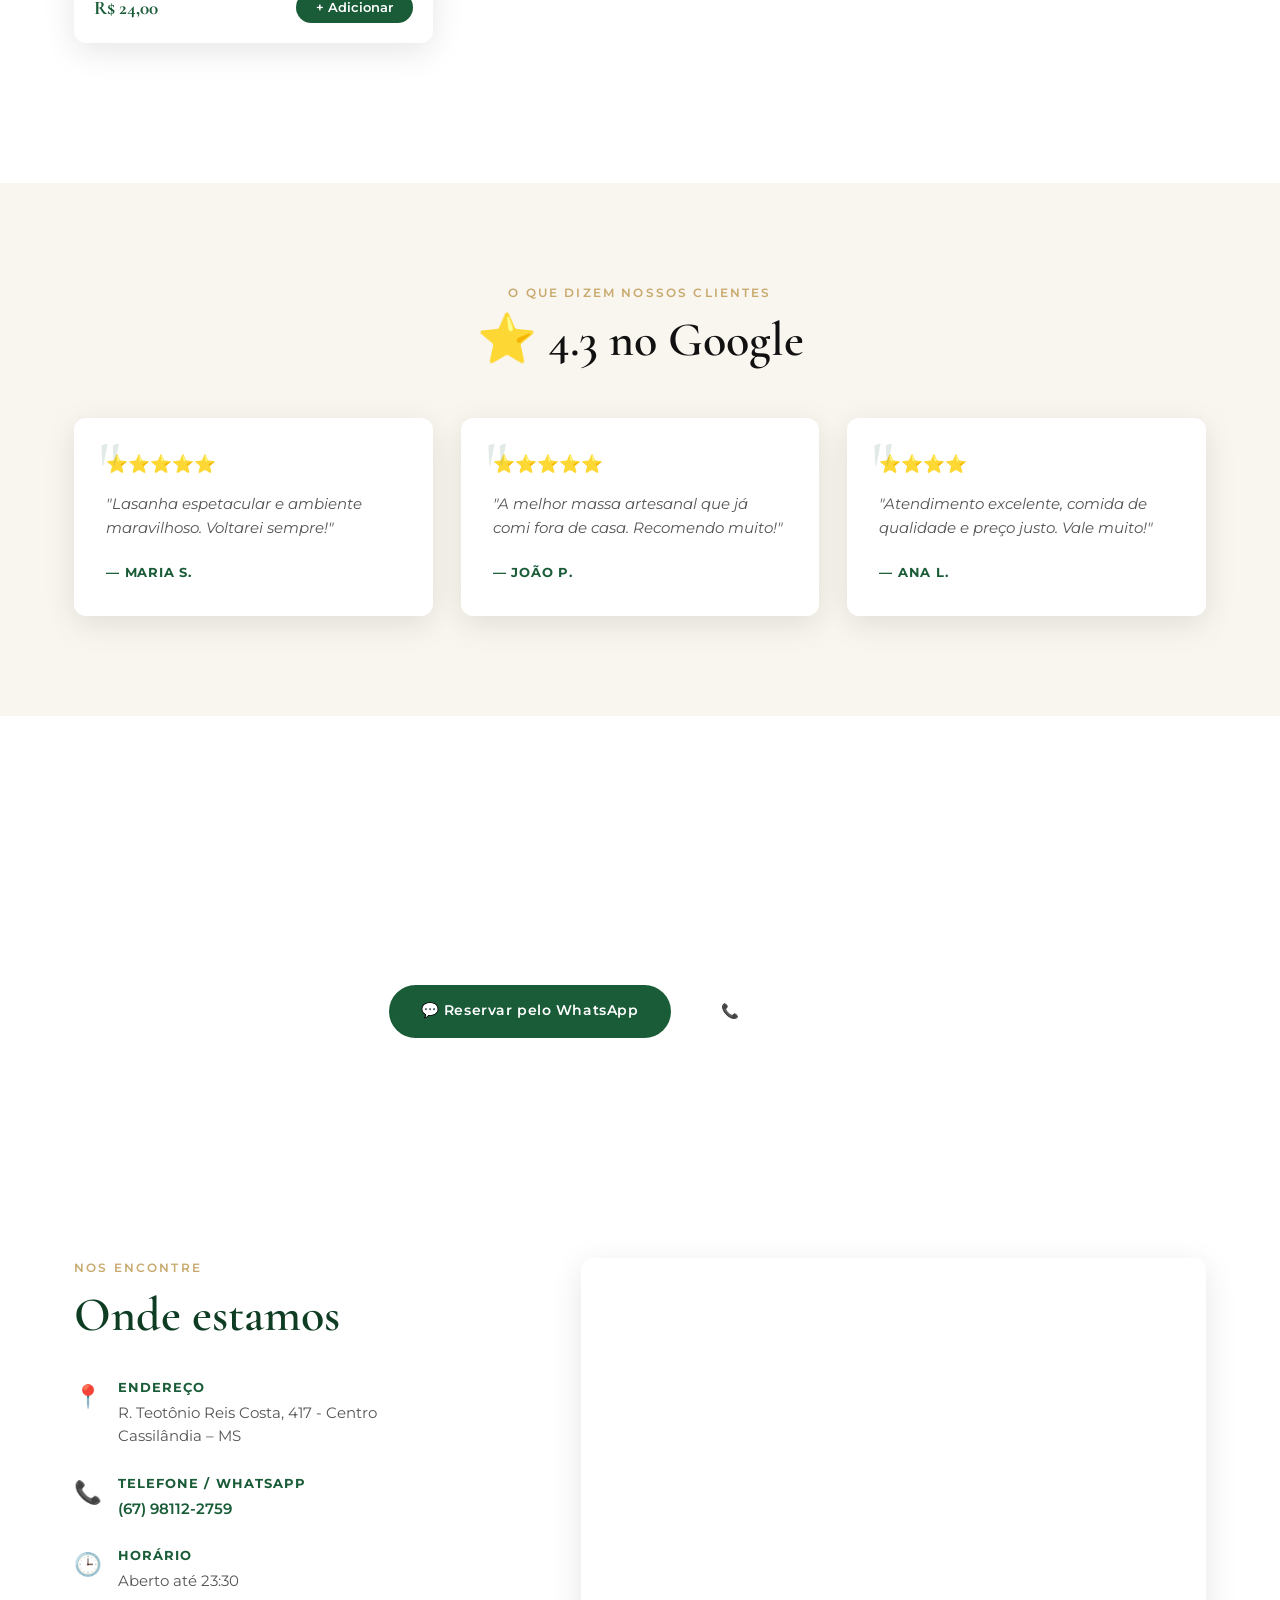
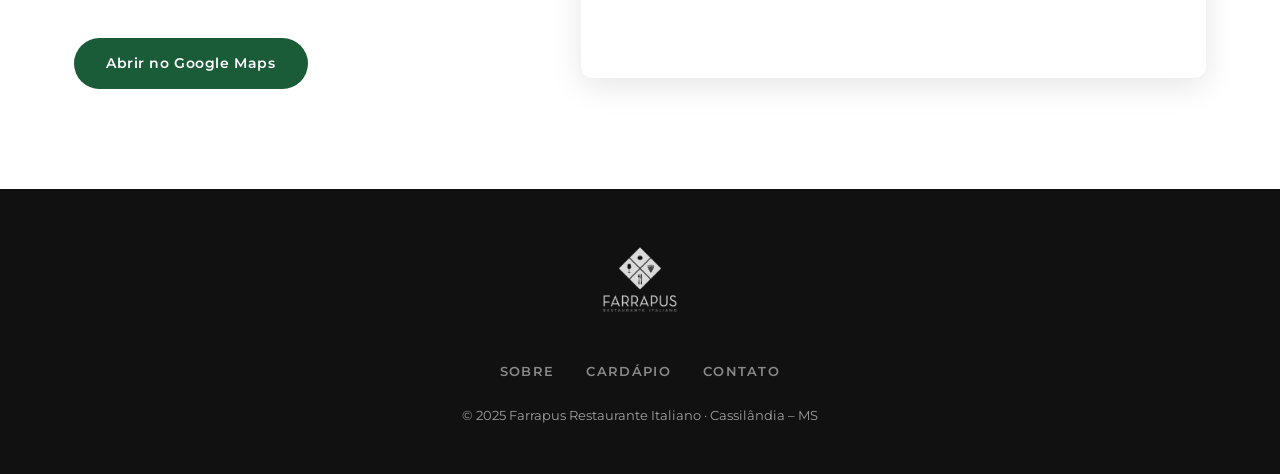
==== commit 4ec99fd8: "Melhoria" ====
--- a/index.html
+++ b/index.html
@@ -1,228 +1,223 @@
-<!DOCTYPE html>
-<html lang="pt-BR">
-<head>
-  <meta charset="UTF-8">
-  <meta name="viewport" content="width=device-width, initial-scale=1.0">
-  <title>Farrapus Restaurante Italiano</title>
-
-  <link href="https://fonts.googleapis.com/css2?family=Playfair+Display:wght@600&family=Inter:wght@300;400;600&display=swap" rel="stylesheet">
-
-  <style>
-    * { margin:0; padding:0; box-sizing:border-box; }
-
-    body {
-      font-family: 'Inter', sans-serif;
-      color:#333;
-      background:#fff;
-    }
-
-    header {
-      background: url('https://images.unsplash.com/photo-1600891964599-f61ba0e24092') center/cover no-repeat;
-      height: 90vh;
-      display:flex;
-      align-items:center;
-      justify-content:center;
-      text-align:center;
-      color:#fff;
-      position:relative;
-    }
-
-    header::after {
-      content:'';
-      position:absolute;
-      width:100%;
-      height:100%;
-      background: rgba(0,0,0,0.6);
-    }
-
-    .hero {
-      position:relative;
-      z-index:2;
-      max-width:700px;
-      padding:20px;
-    }
-
-    h1 {
-      font-family:'Playfair Display', serif;
-      font-size:3rem;
-    }
-
-    h2 {
-      font-size:2rem;
-      margin-bottom:20px;
-    }
-
-    p { margin:10px 0; }
-
-    .btn {
-      display:inline-block;
-      padding:12px 25px;
-      margin:10px;
-      background:#1f5f3a;
-      color:#fff;
-      text-decoration:none;
-      border-radius:30px;
-      transition:0.3s;
-    }
-
-    .btn:hover { background:#144d2c; }
-
-    section {
-      padding:60px 20px;
-      text-align:center;
-      opacity:0;
-      transform:translateY(40px);
-      transition:0.6s;
-    }
-
-    .cards {
-      display:flex;
-      gap:20px;
-      flex-wrap:wrap;
-      justify-content:center;
-    }
-
-    .card {
-      width:280px;
-      border-radius:12px;
-      overflow:hidden;
-      box-shadow:0 5px 15px rgba(0,0,0,0.1);
-      background:#fff;
-    }
-
-    .card img {
-      width:100%;
-      height:200px;
-      object-fit:cover;
-    }
-
-    .card h3 {
-      padding:15px;
-    }
-
-    .cta {
-      background:#1f5f3a;
-      color:#fff;
-    }
-
-    footer {
-      background:#111;
-      color:#fff;
-      padding:30px;
-      text-align:center;
-    }
-
-    .whatsapp {
-      position:fixed;
-      bottom:20px;
-      right:20px;
-      background:#25d366;
-      color:#fff;
-      padding:15px;
-      border-radius:50%;
-      font-size:20px;
-      text-decoration:none;
-      box-shadow:0 5px 10px rgba(0,0,0,0.3);
-    }
-
-    iframe {
-      width:100%;
-      height:300px;
-      border:none;
-      border-radius:10px;
-      margin-top:20px;
-    }
-  </style>
-</head>
-
-<body>
-
-<header>
-  <div class="hero">
-    <h1>A melhor experiência italiana de Cassilândia</h1>
-    <p>Massas artesanais, ambiente aconchegante e sabores inesquecíveis</p>
-    <a href="tel:+5567981122759" class="btn">📞 Ligar agora</a>
-    <a href="https://api.whatsapp.com/send/?phone=5567981122759&text=Ola!+eu+gostaria+de+reservar+uma+mesa.&type=phone_number&app_absent=0" class="btn">💬 WhatsApp</a>
-  </div>
-</header>
-
-<section>
-  <h2>⭐ 4.3 no Google</h2>
-  <p>Mais de 150 avaliações reais</p>
-  <p>“Lasanha espetacular e ambiente maravilhoso”</p>
-</section>
-
-<section>
-  <h2>Pratos em destaque</h2>
-  <div class="cards">
-
-    <div class="card">
-      <img src="https://images.unsplash.com/photo-1604908176997-125f25cc6f3d">
-      <h3>Lasanha Bolonhesa</h3>
-    </div>
-
-    <div class="card">
-      <img src="https://images.unsplash.com/photo-1551183053-bf91a1d81141">
-      <h3>Lasanha 4 Queijos</h3>
-    </div>
-
-    <div class="card">
-      <img src="https://images.unsplash.com/photo-1525755662778-989d0524087e">
-      <h3>Massas Artesanais</h3>
-    </div>
-
-  </div>
-</section>
-
-<section>
-  <h2>Sobre o restaurante</h2>
-  <p>O Farrapus Restaurante Italiano oferece uma experiência única em Cassilândia, com pratos preparados com cuidado, ambiente aconchegante e atendimento que conquista cada cliente.</p>
-</section>
-
-<section>
-  <h2>Diferenciais</h2>
-  <p>🍝 Massas artesanais</p>
-  <p>🍷 Carta de vinhos</p>
-  <p>🏡 Ambiente aconchegante</p>
-  <p>⭐ Alta avaliação dos clientes</p>
-</section>
-
-<section class="cta">
-  <h2>Reserve sua mesa agora</h2>
-  <a href="https://api.whatsapp.com/send/?phone=5567981122759&text=Ola!+eu+gostaria+de+reservar+uma+mesa.&type=phone_number&app_absent=0" class="btn">💬 WhatsApp</a>
-  <a href="tel:+5567981122759" class="btn">📞 Ligar</a>
-</section>
-
-<section>
-  <h2>Localização</h2>
-  <p>R. Teotônio Reis Costa, 417 - Centro, Cassilândia - MS</p>
-  <iframe src="https://maps.google.com/maps?q=Cassil%C3%A2ndia%20MS&t=&z=13&ie=UTF8&iwloc=&output=embed"></iframe>
-</section>
-
-<footer>
-  <p>📞 (67) 98112-2759</p>
-  <p>🕒 Aberto até 23:30</p>
-  <p>© Farrapus Restaurante Italiano</p>
-</footer>
-
-<a href="https://wa.me/5567981122759" class="whatsapp">💬</a>
-
-<script>
-  const sections = document.querySelectorAll('section');
-
-  window.addEventListener('scroll', () => {
-    const trigger = window.innerHeight * 0.8;
-
-    sections.forEach(sec => {
-      const top = sec.getBoundingClientRect().top;
-
-      if (top < trigger) {
-        sec.style.opacity = 1;
-        sec.style.transform = 'translateY(0)';
-      }
-    });
-  });
-</script>
-
-</body>
-</html>
+<!DOCTYPE html>
+<html lang="pt-BR">
+<head>
+  <meta charset="UTF-8">
+  <meta name="viewport" content="width=device-width, initial-scale=1.0">
+  <title>Farrapus Restaurante Italiano – Cassilândia</title>
+  <link rel="stylesheet" href="style.css">
+  <link href="https://fonts.googleapis.com/css2?family=Cormorant+Garamond:ital,wght@0,300;0,400;0,600;1,300;1,400&family=Montserrat:wght@300;400;500;600&display=swap" rel="stylesheet">
+</head>
+<body>
+
+<!-- NAVBAR -->
+<nav class="navbar" id="navbar">
+  <div class="nav-inner">
+    <a href="#home" class="nav-logo">
+      <img src="assets/logo-sem-fundo.png" alt="Farrapus Logo">
+    </a>
+    <ul class="nav-links">
+      <li><a href="#sobre">Sobre</a></li>
+      <li><a href="#cardapio">Cardápio</a></li>
+      <li><a href="#depoimentos">Avaliações</a></li>
+      <li><a href="#contato">Contato</a></li>
+    </ul>
+    <a href="https://api.whatsapp.com/send/?phone=5567981122759&text=Ola!+eu+gostaria+de+reservar+uma+mesa.&type=phone_number&app_absent=0" class="nav-cta" target="_blank">
+      Reservar Mesa
+    </a>
+    <button class="hamburger" id="hamburger" aria-label="Menu">
+      <span></span><span></span><span></span>
+    </button>
+  </div>
+  <div class="mobile-menu" id="mobileMenu">
+    <a href="#sobre">Sobre</a>
+    <a href="#cardapio">Cardápio</a>
+    <a href="#depoimentos">Avaliações</a>
+    <a href="#contato">Contato</a>
+    <a href="https://api.whatsapp.com/send/?phone=5567981122759&text=Ola!+eu+gostaria+de+reservar+uma+mesa." class="mobile-cta" target="_blank">Reservar Mesa</a>
+  </div>
+</nav>
+
+<!-- HERO -->
+<header id="home" class="hero">
+  <div class="hero-bg"></div>
+  <div class="hero-overlay"></div>
+  <div class="hero-content">
+    <p class="hero-eyebrow">Restaurante Italiano · Cassilândia</p>
+    <h1>Uma viagem à<br><em>Itália</em> sem sair<br>da cidade</h1>
+    <p class="hero-sub">Massas artesanais, vinhos selecionados e um ambiente que aquece a alma</p>
+    <div class="hero-btns">
+      <a href="#cardapio" class="btn-primary">Ver Cardápio</a>
+      <a href="https://api.whatsapp.com/send/?phone=5567981122759&text=Ola!+eu+gostaria+de+reservar+uma+mesa.&type=phone_number&app_absent=0" class="btn-ghost" target="_blank">💬 Reservar via WhatsApp</a>
+    </div>
+    <div class="hero-badges">
+      <div class="badge">⭐ 4.3 no Google</div>
+      <div class="badge">🍝 Massas Artesanais</div>
+      <div class="badge">🍷 Carta de Vinhos</div>
+    </div>
+  </div>
+  <a href="#sobre" class="scroll-down" aria-label="Scroll para baixo">
+    <svg width="24" height="24" viewBox="0 0 24 24" fill="none"><path d="M12 5v14M5 12l7 7 7-7" stroke="white" stroke-width="1.5" stroke-linecap="round"/></svg>
+  </a>
+</header>
+
+<!-- SOBRE -->
+<section id="sobre" class="sobre reveal">
+  <div class="container sobre-grid">
+    <div class="sobre-img">
+      <img src="https://images.unsplash.com/photo-1414235077428-338989a2e8c0?w=800&q=80" alt="Interior do restaurante">
+      <div class="sobre-img-badge">
+        <span class="big">+150</span>
+        <span>avaliações reais</span>
+      </div>
+    </div>
+    <div class="sobre-text">
+      <p class="section-eyebrow">Nossa História</p>
+      <h2>Tradição italiana<br>no coração de<br>Cassilândia</h2>
+      <p>O Farrapus nasceu da paixão pela culinária italiana autêntica. Cada prato é preparado com ingredientes selecionados, receitas tradicionais e o carinho de quem ama cozinhar.</p>
+      <p>Venha viver uma experiência que vai além da comida — é acolhimento, é memória, é sabor inesquecível.</p>
+      <div class="diferenciais">
+        <div class="dif-item"><span class="dif-icon">🍝</span><span>Massas artesanais</span></div>
+        <div class="dif-item"><span class="dif-icon">🍷</span><span>Carta de vinhos</span></div>
+        <div class="dif-item"><span class="dif-icon">🏡</span><span>Ambiente aconchegante</span></div>
+        <div class="dif-item"><span class="dif-icon">⏰</span><span>Aberto até 23:30</span></div>
+      </div>
+    </div>
+  </div>
+</section>
+
+<!-- CARDÁPIO -->
+<section id="cardapio" class="cardapio">
+  <div class="container">
+    <div class="section-header reveal">
+      <p class="section-eyebrow">O que preparamos para você</p>
+      <h2>Nosso Cardápio</h2>
+      <p class="section-sub">Clique nos pratos para adicionar ao pedido e finalize direto pelo WhatsApp</p>
+    </div>
+
+    <!-- FILTROS -->
+    <div class="filtros reveal">
+      <button class="filtro-btn active" data-cat="todos">Todos</button>
+      <button class="filtro-btn" data-cat="entradas">Entradas</button>
+      <button class="filtro-btn" data-cat="massas">Massas</button>
+      <button class="filtro-btn" data-cat="carnes">Carnes & Aves</button>
+      <button class="filtro-btn" data-cat="bebidas">Bebidas</button>
+      <button class="filtro-btn" data-cat="sobremesas">Sobremesas</button>
+    </div>
+
+    <!-- GRID PRATOS -->
+    <div class="pratos-grid" id="pratosGrid"></div>
+
+    <!-- CARRINHO FLUTUANTE -->
+    <div class="carrinho-bar" id="carrinhoBar">
+      <div class="carrinho-info">
+        <span class="carrinho-icon">🛒</span>
+        <span id="carrinhoCount">0 item(s)</span>
+        <span class="carrinho-total" id="carrinhoTotal">R$ 0,00</span>
+      </div>
+      <button class="btn-pedido" id="btnPedido">Enviar Pedido via WhatsApp →</button>
+    </div>
+  </div>
+</section>
+
+<!-- DEPOIMENTOS -->
+<section id="depoimentos" class="depoimentos reveal">
+  <div class="container">
+    <div class="section-header">
+      <p class="section-eyebrow">O que dizem nossos clientes</p>
+      <h2>⭐ 4.3 no Google</h2>
+    </div>
+    <div class="depo-grid">
+      <div class="depo-card">
+        <div class="stars">⭐⭐⭐⭐⭐</div>
+        <p>"Lasanha espetacular e ambiente maravilhoso. Voltarei sempre!"</p>
+        <span class="depo-autor">— Maria S.</span>
+      </div>
+      <div class="depo-card">
+        <div class="stars">⭐⭐⭐⭐⭐</div>
+        <p>"A melhor massa artesanal que já comi fora de casa. Recomendo muito!"</p>
+        <span class="depo-autor">— João P.</span>
+      </div>
+      <div class="depo-card">
+        <div class="stars">⭐⭐⭐⭐</div>
+        <p>"Atendimento excelente, comida de qualidade e preço justo. Vale muito!"</p>
+        <span class="depo-autor">— Ana L.</span>
+      </div>
+    </div>
+  </div>
+</section>
+
+<!-- CTA RESERVA -->
+<section class="cta-section reveal">
+  <div class="cta-bg"></div>
+  <div class="cta-content">
+    <h2>Pronto para uma experiência inesquecível?</h2>
+    <p>Reserve sua mesa agora ou faça seu pedido direto pelo WhatsApp</p>
+    <div class="cta-btns">
+      <a href="https://api.whatsapp.com/send/?phone=5567981122759&text=Ola!+eu+gostaria+de+reservar+uma+mesa.&type=phone_number&app_absent=0" class="btn-primary" target="_blank">💬 Reservar pelo WhatsApp</a>
+      <a href="tel:+5567981122759" class="btn-ghost">📞 (67) 98112-2759</a>
+    </div>
+  </div>
+</section>
+
+<!-- CONTATO + MAPA -->
+<section id="contato" class="contato reveal">
+  <div class="container contato-grid">
+    <div class="contato-info">
+      <p class="section-eyebrow">Nos encontre</p>
+      <h2>Onde estamos</h2>
+      <div class="info-item">
+        <span class="info-icon">📍</span>
+        <div>
+          <strong>Endereço</strong>
+          <p>R. Teotônio Reis Costa, 417 - Centro<br>Cassilândia – MS</p>
+        </div>
+      </div>
+      <div class="info-item">
+        <span class="info-icon">📞</span>
+        <div>
+          <strong>Telefone / WhatsApp</strong>
+          <p><a href="tel:+5567981122759">(67) 98112-2759</a></p>
+        </div>
+      </div>
+      <div class="info-item">
+        <span class="info-icon">🕒</span>
+        <div>
+          <strong>Horário</strong>
+          <p>Aberto até 23:30</p>
+        </div>
+      </div>
+      <a href="https://maps.app.goo.gl/CodueV1Dg9gtqKbg9" class="btn-primary" target="_blank" style="margin-top:20px; display:inline-block;">Abrir no Google Maps</a>
+    </div>
+    <div class="mapa-wrap">
+      <iframe
+        src="https://www.google.com/maps/embed?pb=!1m18!1m12!1m3!1d3726.8!2d-51.7396817!3d-19.1160611!2m3!1f0!2f0!3f0!3m2!1i1024!2i768!4f13.1!3m3!1m2!1s0x949c6bb16d052ecd%3A0x7ad467be4244577d!2sFarrapus+Restaurante+Italiano!5e0!3m2!1spt-BR!2sbr!4v1"
+        allowfullscreen
+        loading="lazy"
+        referrerpolicy="no-referrer-when-downgrade"
+        title="Localização Farrapus">
+      </iframe>
+    </div>
+  </div>
+</section>
+
+<!-- FOOTER -->
+<footer class="footer">
+  <div class="footer-inner">
+    <img src="assets/logo-sem-fundo-escrita.png" alt="Farrapus" class="footer-logo">
+    <div class="footer-links">
+      <a href="#sobre">Sobre</a>
+      <a href="#cardapio">Cardápio</a>
+      <a href="#contato">Contato</a>
+    </div>
+    <p class="footer-copy">© 2025 Farrapus Restaurante Italiano · Cassilândia – MS</p>
+  </div>
+</footer>
+
+<!-- WHATSAPP FIXO -->
+<a href="https://wa.me/5567981122759" class="whatsapp-float" target="_blank" aria-label="WhatsApp">
+  <svg width="28" height="28" viewBox="0 0 24 24" fill="white"><path d="M17.472 14.382c-.297-.149-1.758-.867-2.03-.967-.273-.099-.471-.148-.67.15-.197.297-.767.966-.94 1.164-.173.199-.347.223-.644.075-.297-.15-1.255-.463-2.39-1.475-.883-.788-1.48-1.761-1.653-2.059-.173-.297-.018-.458.13-.606.134-.133.298-.347.446-.52.149-.174.198-.298.298-.497.099-.198.05-.371-.025-.52-.075-.149-.669-1.612-.916-2.207-.242-.579-.487-.5-.669-.51-.173-.008-.371-.01-.57-.01-.198 0-.52.074-.792.372-.272.297-1.04 1.016-1.04 2.479 0 1.462 1.065 2.875 1.213 3.074.149.198 2.096 3.2 5.077 4.487.709.306 1.262.489 1.694.625.712.227 1.36.195 1.871.118.571-.085 1.758-.719 2.006-1.413.248-.694.248-1.289.173-1.413-.074-.124-.272-.198-.57-.347m-5.421 7.403h-.004a9.87 9.87 0 01-5.031-1.378l-.361-.214-3.741.982.998-3.648-.235-.374a9.86 9.86 0 01-1.51-5.26c.001-5.45 4.436-9.884 9.888-9.884 2.64 0 5.122 1.03 6.988 2.898a9.825 9.825 0 012.893 6.994c-.003 5.45-4.437 9.884-9.885 9.884m8.413-18.297A11.815 11.815 0 0012.05 0C5.495 0 .16 5.335.157 11.892c0 2.096.547 4.142 1.588 5.945L.057 24l6.305-1.654a11.882 11.882 0 005.683 1.448h.005c6.554 0 11.89-5.335 11.893-11.893a11.821 11.821 0 00-3.48-8.413z"/></svg>
+</a>
+
+<script src="script.js"></script>
+</body>
+</html>
--- a/style.css
+++ b/style.css
@@ -0,0 +1,764 @@
+/* ===========================
+   FARRAPUS RESTAURANTE ITALIANO
+   style.css
+=========================== */
+
+:root {
+  --verde: #1a5c38;
+  --verde-escuro: #0f3d24;
+  --verde-claro: #2e7d52;
+  --dourado: #c8a96e;
+  --creme: #f9f5ef;
+  --preto: #111;
+  --cinza: #555;
+  --branco: #fff;
+  --radius: 12px;
+  --sombra: 0 8px 32px rgba(0,0,0,0.10);
+  --sombra-hover: 0 16px 48px rgba(0,0,0,0.18);
+  --font-serif: 'Cormorant Garamond', Georgia, serif;
+  --font-sans: 'Montserrat', sans-serif;
+  --transition: 0.35s cubic-bezier(.4,0,.2,1);
+}
+
+*, *::before, *::after { margin:0; padding:0; box-sizing:border-box; }
+
+html { scroll-behavior: smooth; }
+
+body {
+  font-family: var(--font-sans);
+  color: var(--preto);
+  background: var(--branco);
+  overflow-x: hidden;
+  line-height: 1.6;
+}
+
+img { max-width: 100%; display: block; }
+
+a { color: inherit; text-decoration: none; }
+
+.container {
+  width: 100%;
+  max-width: 1180px;
+  margin: 0 auto;
+  padding: 0 24px;
+}
+
+/* ===========================
+   REVEAL ANIMATION
+=========================== */
+.reveal {
+  opacity: 0;
+  transform: translateY(40px);
+  transition: opacity 0.7s var(--transition), transform 0.7s var(--transition);
+}
+.reveal.visible {
+  opacity: 1;
+  transform: none;
+}
+
+/* ===========================
+   BUTTONS
+=========================== */
+.btn-primary {
+  display: inline-block;
+  padding: 14px 32px;
+  background: var(--verde);
+  color: var(--branco);
+  border-radius: 50px;
+  font-family: var(--font-sans);
+  font-size: 0.9rem;
+  font-weight: 600;
+  letter-spacing: 0.04em;
+  transition: background var(--transition), transform var(--transition), box-shadow var(--transition);
+  cursor: pointer;
+  border: none;
+}
+.btn-primary:hover {
+  background: var(--verde-escuro);
+  transform: translateY(-2px);
+  box-shadow: 0 8px 24px rgba(26,92,56,0.35);
+}
+
+.btn-ghost {
+  display: inline-block;
+  padding: 13px 32px;
+  border: 2px solid rgba(255,255,255,0.7);
+  color: var(--branco);
+  border-radius: 50px;
+  font-family: var(--font-sans);
+  font-size: 0.9rem;
+  font-weight: 500;
+  letter-spacing: 0.04em;
+  transition: border-color var(--transition), background var(--transition), transform var(--transition);
+  cursor: pointer;
+}
+.btn-ghost:hover {
+  border-color: var(--branco);
+  background: rgba(255,255,255,0.1);
+  transform: translateY(-2px);
+}
+
+/* ===========================
+   TYPOGRAPHY HELPERS
+=========================== */
+.section-eyebrow {
+  font-size: 0.75rem;
+  font-weight: 600;
+  letter-spacing: 0.18em;
+  text-transform: uppercase;
+  color: var(--dourado);
+  margin-bottom: 10px;
+}
+.section-header {
+  text-align: center;
+  margin-bottom: 48px;
+}
+.section-header h2 {
+  font-family: var(--font-serif);
+  font-size: clamp(2rem, 4vw, 3rem);
+  font-weight: 600;
+  line-height: 1.2;
+  color: var(--preto);
+}
+.section-sub {
+  margin-top: 14px;
+  color: var(--cinza);
+  font-size: 0.95rem;
+}
+
+section h2 {
+  font-family: var(--font-serif);
+  font-size: clamp(2rem, 4vw, 3rem);
+  font-weight: 600;
+  line-height: 1.2;
+}
+
+/* ===========================
+   NAVBAR
+=========================== */
+.navbar {
+  position: fixed;
+  top: 0; left: 0; right: 0;
+  z-index: 1000;
+  background: transparent;
+  transition: background var(--transition), box-shadow var(--transition);
+}
+.navbar.scrolled {
+  background: rgba(15, 61, 36, 0.97);
+  box-shadow: 0 2px 20px rgba(0,0,0,0.2);
+  backdrop-filter: blur(10px);
+}
+.nav-inner {
+  display: flex;
+  align-items: center;
+  justify-content: space-between;
+  max-width: 1180px;
+  margin: 0 auto;
+  padding: 16px 24px;
+}
+.nav-logo img {
+  height: 50px;
+  width: auto;
+  filter: brightness(0) invert(1);
+}
+.nav-links {
+  display: flex;
+  list-style: none;
+  gap: 36px;
+}
+.nav-links a {
+  color: rgba(255,255,255,0.85);
+  font-size: 0.85rem;
+  font-weight: 500;
+  letter-spacing: 0.06em;
+  text-transform: uppercase;
+  transition: color var(--transition);
+}
+.nav-links a:hover { color: var(--dourado); }
+.nav-cta {
+  background: var(--dourado);
+  color: var(--preto);
+  padding: 10px 24px;
+  border-radius: 50px;
+  font-size: 0.82rem;
+  font-weight: 700;
+  letter-spacing: 0.04em;
+  transition: background var(--transition), transform var(--transition);
+}
+.nav-cta:hover { background: #dfc08a; transform: translateY(-1px); }
+.hamburger {
+  display: none;
+  flex-direction: column;
+  gap: 5px;
+  background: none;
+  border: none;
+  cursor: pointer;
+  padding: 4px;
+}
+.hamburger span {
+  display: block;
+  width: 26px;
+  height: 2px;
+  background: white;
+  border-radius: 2px;
+  transition: var(--transition);
+}
+.mobile-menu {
+  display: none;
+  flex-direction: column;
+  background: var(--verde-escuro);
+  padding: 20px 24px;
+  gap: 16px;
+}
+.mobile-menu a {
+  color: rgba(255,255,255,0.85);
+  font-size: 0.9rem;
+  font-weight: 500;
+  letter-spacing: 0.06em;
+  text-transform: uppercase;
+}
+.mobile-cta {
+  background: var(--dourado) !important;
+  color: var(--preto) !important;
+  padding: 12px 20px;
+  border-radius: 50px;
+  text-align: center;
+  font-weight: 700 !important;
+}
+.mobile-menu.open { display: flex; }
+
+/* ===========================
+   HERO
+=========================== */
+.hero {
+  position: relative;
+  height: 100vh;
+  min-height: 650px;
+  display: flex;
+  align-items: center;
+  justify-content: center;
+  text-align: center;
+  overflow: hidden;
+}
+.hero-bg {
+  position: absolute;
+  inset: 0;
+  background: url('https://images.unsplash.com/photo-1555396273-367ea4eb4db5?w=1600&q=80') center/cover no-repeat;
+  transform: scale(1.05);
+  animation: heroZoom 12s ease-in-out infinite alternate;
+}
+@keyframes heroZoom {
+  from { transform: scale(1.05); }
+  to { transform: scale(1.12); }
+}
+.hero-overlay {
+  position: absolute;
+  inset: 0;
+  background: linear-gradient(
+    to bottom,
+    rgba(10,40,20,0.55) 0%,
+    rgba(10,40,20,0.72) 60%,
+    rgba(10,40,20,0.85) 100%
+  );
+}
+.hero-content {
+  position: relative;
+  z-index: 2;
+  max-width: 780px;
+  padding: 0 24px;
+  animation: heroFade 1.2s ease-out both;
+}
+@keyframes heroFade {
+  from { opacity: 0; transform: translateY(30px); }
+  to { opacity: 1; transform: none; }
+}
+.hero-eyebrow {
+  font-size: 0.78rem;
+  font-weight: 600;
+  letter-spacing: 0.22em;
+  text-transform: uppercase;
+  color: var(--dourado);
+  margin-bottom: 20px;
+}
+.hero-content h1 {
+  font-family: var(--font-serif);
+  font-size: clamp(2.8rem, 7vw, 5.5rem);
+  font-weight: 300;
+  line-height: 1.1;
+  color: var(--branco);
+  margin-bottom: 24px;
+}
+.hero-content h1 em {
+  font-style: italic;
+  color: var(--dourado);
+}
+.hero-sub {
+  color: rgba(255,255,255,0.8);
+  font-size: clamp(1rem, 2vw, 1.15rem);
+  margin-bottom: 40px;
+  font-weight: 300;
+}
+.hero-btns {
+  display: flex;
+  gap: 16px;
+  justify-content: center;
+  flex-wrap: wrap;
+  margin-bottom: 48px;
+}
+.hero-badges {
+  display: flex;
+  gap: 12px;
+  justify-content: center;
+  flex-wrap: wrap;
+}
+.badge {
+  background: rgba(255,255,255,0.1);
+  border: 1px solid rgba(255,255,255,0.2);
+  backdrop-filter: blur(8px);
+  color: white;
+  padding: 8px 18px;
+  border-radius: 50px;
+  font-size: 0.82rem;
+  font-weight: 500;
+}
+.scroll-down {
+  position: absolute;
+  bottom: 36px;
+  left: 50%;
+  transform: translateX(-50%);
+  z-index: 2;
+  opacity: 0.7;
+  animation: bounce 2s ease-in-out infinite;
+}
+@keyframes bounce {
+  0%,100% { transform: translateX(-50%) translateY(0); }
+  50% { transform: translateX(-50%) translateY(8px); }
+}
+
+/* ===========================
+   SOBRE
+=========================== */
+.sobre {
+  padding: 100px 0;
+  background: var(--creme);
+}
+.sobre-grid {
+  display: grid;
+  grid-template-columns: 1fr 1fr;
+  gap: 72px;
+  align-items: center;
+}
+.sobre-img {
+  position: relative;
+}
+.sobre-img img {
+  border-radius: 4px 40px 4px 40px;
+  width: 100%;
+  height: 520px;
+  object-fit: cover;
+  box-shadow: var(--sombra);
+}
+.sobre-img-badge {
+  position: absolute;
+  bottom: -24px;
+  right: -24px;
+  background: var(--verde);
+  color: white;
+  padding: 24px;
+  border-radius: 50%;
+  width: 110px;
+  height: 110px;
+  display: flex;
+  flex-direction: column;
+  align-items: center;
+  justify-content: center;
+  text-align: center;
+  font-family: var(--font-sans);
+  box-shadow: var(--sombra);
+}
+.sobre-img-badge .big { font-size: 1.7rem; font-weight: 700; line-height: 1; }
+.sobre-img-badge span:last-child { font-size: 0.62rem; text-transform: uppercase; letter-spacing: 0.08em; opacity: 0.85; }
+.sobre-text h2 { margin-bottom: 20px; color: var(--verde-escuro); }
+.sobre-text p { color: var(--cinza); margin-bottom: 16px; font-size: 0.95rem; }
+.diferenciais {
+  display: grid;
+  grid-template-columns: 1fr 1fr;
+  gap: 14px;
+  margin-top: 28px;
+}
+.dif-item {
+  display: flex;
+  align-items: center;
+  gap: 10px;
+  background: white;
+  border-radius: var(--radius);
+  padding: 12px 16px;
+  font-size: 0.88rem;
+  font-weight: 500;
+  box-shadow: 0 2px 8px rgba(0,0,0,0.07);
+}
+.dif-icon { font-size: 1.2rem; }
+
+/* ===========================
+   CARDÁPIO
+=========================== */
+.cardapio {
+  padding: 100px 0 140px;
+  background: var(--branco);
+}
+
+.filtros {
+  display: flex;
+  gap: 10px;
+  flex-wrap: wrap;
+  justify-content: center;
+  margin-bottom: 48px;
+}
+.filtro-btn {
+  padding: 10px 24px;
+  border: 2px solid #e0e0e0;
+  background: none;
+  border-radius: 50px;
+  font-family: var(--font-sans);
+  font-size: 0.83rem;
+  font-weight: 600;
+  letter-spacing: 0.04em;
+  color: var(--cinza);
+  cursor: pointer;
+  transition: all var(--transition);
+}
+.filtro-btn.active,
+.filtro-btn:hover {
+  border-color: var(--verde);
+  background: var(--verde);
+  color: white;
+}
+
+.pratos-grid {
+  display: grid;
+  grid-template-columns: repeat(auto-fill, minmax(300px, 1fr));
+  gap: 28px;
+}
+
+.prato-card {
+  background: white;
+  border-radius: var(--radius);
+  box-shadow: var(--sombra);
+  overflow: hidden;
+  transition: transform var(--transition), box-shadow var(--transition);
+  cursor: pointer;
+  position: relative;
+  animation: cardIn 0.5s ease both;
+}
+@keyframes cardIn {
+  from { opacity: 0; transform: scale(0.96) translateY(16px); }
+  to { opacity: 1; transform: none; }
+}
+.prato-card:hover {
+  transform: translateY(-6px);
+  box-shadow: var(--sombra-hover);
+}
+.prato-card.selected {
+  outline: 3px solid var(--verde);
+}
+.prato-img-wrap {
+  position: relative;
+  height: 220px;
+  overflow: hidden;
+}
+.prato-img-wrap img {
+  width: 100%;
+  height: 100%;
+  object-fit: cover;
+  transition: transform 0.5s ease;
+}
+.prato-card:hover .prato-img-wrap img { transform: scale(1.07); }
+.prato-badge {
+  position: absolute;
+  top: 12px;
+  left: 12px;
+  background: var(--verde);
+  color: white;
+  font-size: 0.72rem;
+  font-weight: 700;
+  letter-spacing: 0.08em;
+  text-transform: uppercase;
+  padding: 4px 12px;
+  border-radius: 50px;
+}
+.prato-badge.destaque { background: var(--dourado); color: var(--preto); }
+.prato-info {
+  padding: 20px;
+}
+.prato-info h3 {
+  font-family: var(--font-serif);
+  font-size: 1.35rem;
+  font-weight: 600;
+  color: var(--preto);
+  margin-bottom: 6px;
+}
+.prato-info p {
+  font-size: 0.83rem;
+  color: var(--cinza);
+  margin-bottom: 16px;
+  line-height: 1.5;
+}
+.prato-footer {
+  display: flex;
+  align-items: center;
+  justify-content: space-between;
+}
+.prato-preco {
+  font-size: 1.2rem;
+  font-weight: 700;
+  color: var(--verde);
+  font-family: var(--font-serif);
+}
+.btn-add {
+  background: var(--verde);
+  color: white;
+  border: none;
+  border-radius: 50px;
+  padding: 8px 20px;
+  font-size: 0.8rem;
+  font-weight: 600;
+  cursor: pointer;
+  transition: background var(--transition), transform var(--transition);
+  font-family: var(--font-sans);
+}
+.btn-add:hover { background: var(--verde-escuro); transform: scale(1.04); }
+.btn-add.adicionado { background: var(--dourado); color: var(--preto); }
+
+/* CARRINHO BAR */
+.carrinho-bar {
+  position: fixed;
+  bottom: 24px;
+  left: 50%;
+  transform: translateX(-50%) translateY(120px);
+  z-index: 900;
+  background: var(--verde-escuro);
+  color: white;
+  border-radius: 60px;
+  padding: 16px 24px;
+  display: flex;
+  align-items: center;
+  gap: 24px;
+  box-shadow: 0 8px 32px rgba(0,0,0,0.35);
+  transition: transform 0.5s cubic-bezier(.4,0,.2,1);
+  min-width: 360px;
+  justify-content: space-between;
+}
+.carrinho-bar.visible {
+  transform: translateX(-50%) translateY(0);
+}
+.carrinho-info {
+  display: flex;
+  align-items: center;
+  gap: 14px;
+}
+.carrinho-icon { font-size: 1.4rem; }
+#carrinhoCount { font-size: 0.9rem; font-weight: 500; }
+.carrinho-total { font-size: 1.1rem; font-weight: 700; color: var(--dourado); }
+.btn-pedido {
+  background: #25d366;
+  color: white;
+  border: none;
+  border-radius: 50px;
+  padding: 10px 22px;
+  font-size: 0.83rem;
+  font-weight: 700;
+  cursor: pointer;
+  font-family: var(--font-sans);
+  letter-spacing: 0.03em;
+  transition: background var(--transition), transform var(--transition);
+  white-space: nowrap;
+}
+.btn-pedido:hover { background: #1da851; transform: scale(1.03); }
+
+/* ===========================
+   DEPOIMENTOS
+=========================== */
+.depoimentos {
+  padding: 100px 0;
+  background: var(--creme);
+}
+.depo-grid {
+  display: grid;
+  grid-template-columns: repeat(auto-fit, minmax(280px, 1fr));
+  gap: 28px;
+  margin-top: 8px;
+}
+.depo-card {
+  background: white;
+  border-radius: var(--radius);
+  padding: 32px;
+  box-shadow: var(--sombra);
+  position: relative;
+}
+.depo-card::before {
+  content: '"';
+  font-family: var(--font-serif);
+  font-size: 5rem;
+  color: var(--verde);
+  opacity: 0.12;
+  position: absolute;
+  top: 12px;
+  left: 24px;
+  line-height: 1;
+}
+.stars { font-size: 1.1rem; margin-bottom: 14px; }
+.depo-card p { color: var(--cinza); font-size: 0.95rem; font-style: italic; margin-bottom: 18px; }
+.depo-autor { font-size: 0.82rem; font-weight: 700; color: var(--verde); letter-spacing: 0.06em; text-transform: uppercase; }
+
+/* ===========================
+   CTA SECTION
+=========================== */
+.cta-section {
+  position: relative;
+  padding: 120px 24px;
+  text-align: center;
+  overflow: hidden;
+}
+.cta-bg {
+  position: absolute;
+  inset: 0;
+  background: url('https://images.unsplash.com/photo-1414235077428-338989a2e8c0?w=1400&q=80') center/cover no-repeat;
+  filter: brightness(0.25) saturate(0.5);
+}
+.cta-content {
+  position: relative;
+  z-index: 1;
+}
+.cta-content h2 {
+  font-family: var(--font-serif);
+  font-size: clamp(2rem, 5vw, 3.5rem);
+  color: white;
+  margin-bottom: 16px;
+  font-weight: 300;
+}
+.cta-content p {
+  color: rgba(255,255,255,0.75);
+  margin-bottom: 40px;
+  font-size: 1rem;
+}
+.cta-btns {
+  display: flex;
+  gap: 16px;
+  justify-content: center;
+  flex-wrap: wrap;
+}
+
+/* ===========================
+   CONTATO
+=========================== */
+.contato {
+  padding: 100px 0;
+  background: var(--branco);
+}
+.contato-grid {
+  display: grid;
+  grid-template-columns: 1fr 1.4fr;
+  gap: 60px;
+  align-items: start;
+}
+.contato-info h2 { color: var(--verde-escuro); margin-bottom: 32px; }
+.info-item {
+  display: flex;
+  gap: 16px;
+  margin-bottom: 24px;
+  align-items: flex-start;
+}
+.info-icon { font-size: 1.4rem; margin-top: 2px; }
+.info-item strong { display: block; font-size: 0.82rem; font-weight: 700; text-transform: uppercase; letter-spacing: 0.08em; color: var(--verde); margin-bottom: 4px; }
+.info-item p { color: var(--cinza); font-size: 0.92rem; }
+.info-item a { color: var(--verde); font-weight: 600; }
+.mapa-wrap iframe {
+  width: 100%;
+  height: 420px;
+  border: none;
+  border-radius: var(--radius);
+  box-shadow: var(--sombra);
+}
+
+/* ===========================
+   FOOTER
+=========================== */
+.footer {
+  background: var(--preto);
+  color: rgba(255,255,255,0.6);
+  padding: 48px 24px;
+  text-align: center;
+}
+.footer-inner {
+  max-width: 800px;
+  margin: 0 auto;
+}
+.footer-logo {
+  height: 100px;
+  margin: 0 auto 24px;
+  filter: brightness(0) invert(1);
+  opacity: 0.85;
+}
+.footer-links {
+  display: flex;
+  gap: 32px;
+  justify-content: center;
+  margin-bottom: 24px;
+}
+.footer-links a {
+  font-size: 0.82rem;
+  letter-spacing: 0.1em;
+  text-transform: uppercase;
+  font-weight: 600;
+  color: rgba(255,255,255,0.5);
+  transition: color var(--transition);
+}
+.footer-links a:hover { color: var(--dourado); }
+.footer-copy { font-size: 0.8rem; }
+
+/* ===========================
+   WHATSAPP FLOAT
+=========================== */
+.whatsapp-float {
+  position: fixed;
+  bottom: 88px;
+  right: 24px;
+  z-index: 950;
+  background: #25d366;
+  width: 58px;
+  height: 58px;
+  border-radius: 50%;
+  display: flex;
+  align-items: center;
+  justify-content: center;
+  box-shadow: 0 4px 20px rgba(37,211,102,0.45);
+  transition: transform var(--transition), box-shadow var(--transition);
+}
+.whatsapp-float:hover {
+  transform: scale(1.1);
+  box-shadow: 0 8px 32px rgba(37,211,102,0.55);
+}
+
+/* ===========================
+   RESPONSIVE
+=========================== */
+@media (max-width: 900px) {
+  .sobre-grid { grid-template-columns: 1fr; gap: 48px; }
+  .sobre-img { max-width: 500px; margin: 0 auto; }
+  .contato-grid { grid-template-columns: 1fr; }
+}
+
+@media (max-width: 768px) {
+  .nav-links, .nav-cta { display: none; }
+  .hamburger { display: flex; }
+  .hero-btns { flex-direction: column; align-items: center; }
+  .btn-ghost, .btn-primary { width: 100%; max-width: 320px; text-align: center; }
+  .carrinho-bar { min-width: unset; width: calc(100vw - 32px); flex-wrap: wrap; border-radius: 20px; bottom: 16px; }
+  .btn-pedido { width: 100%; text-align: center; }
+  .whatsapp-float { bottom: 100px; right: 16px; }
+}
+
+@media (max-width: 480px) {
+  .sobre-img img { height: 320px; }
+  .pratos-grid { grid-template-columns: 1fr; }
+}
